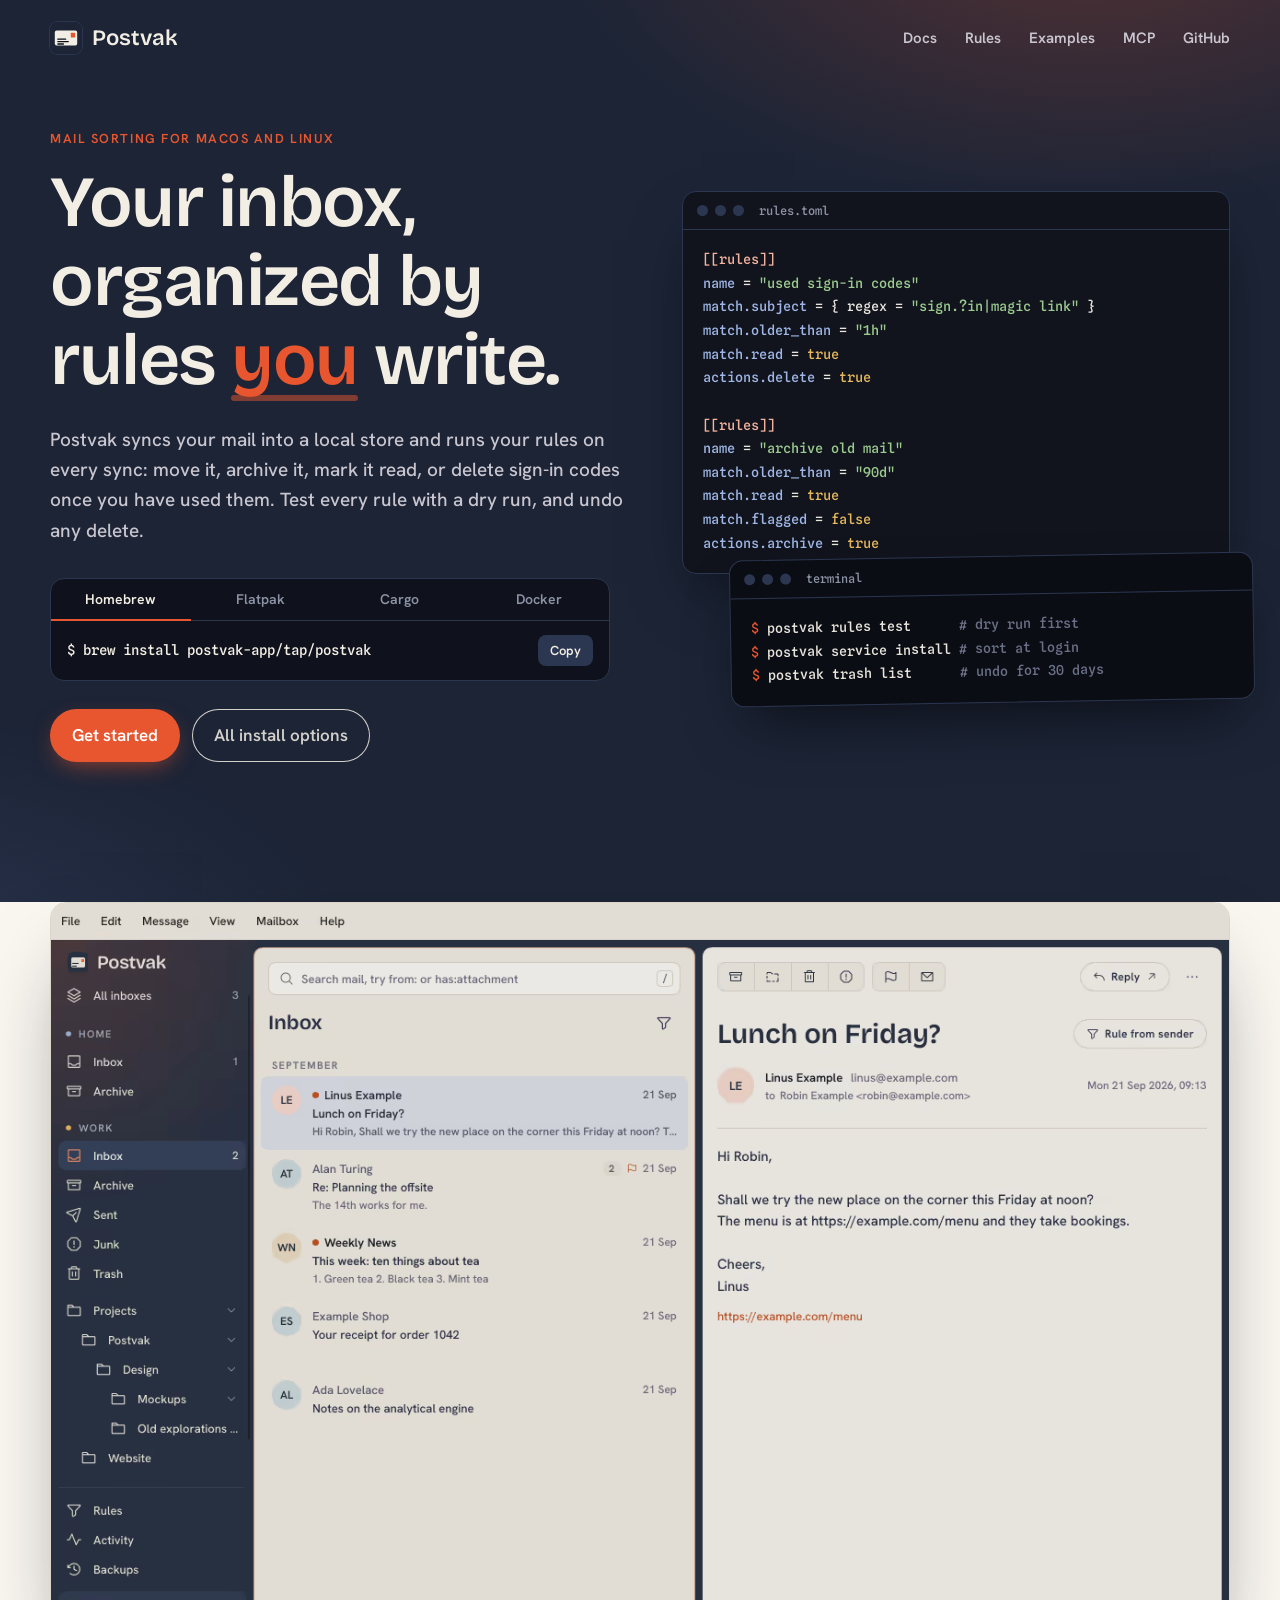
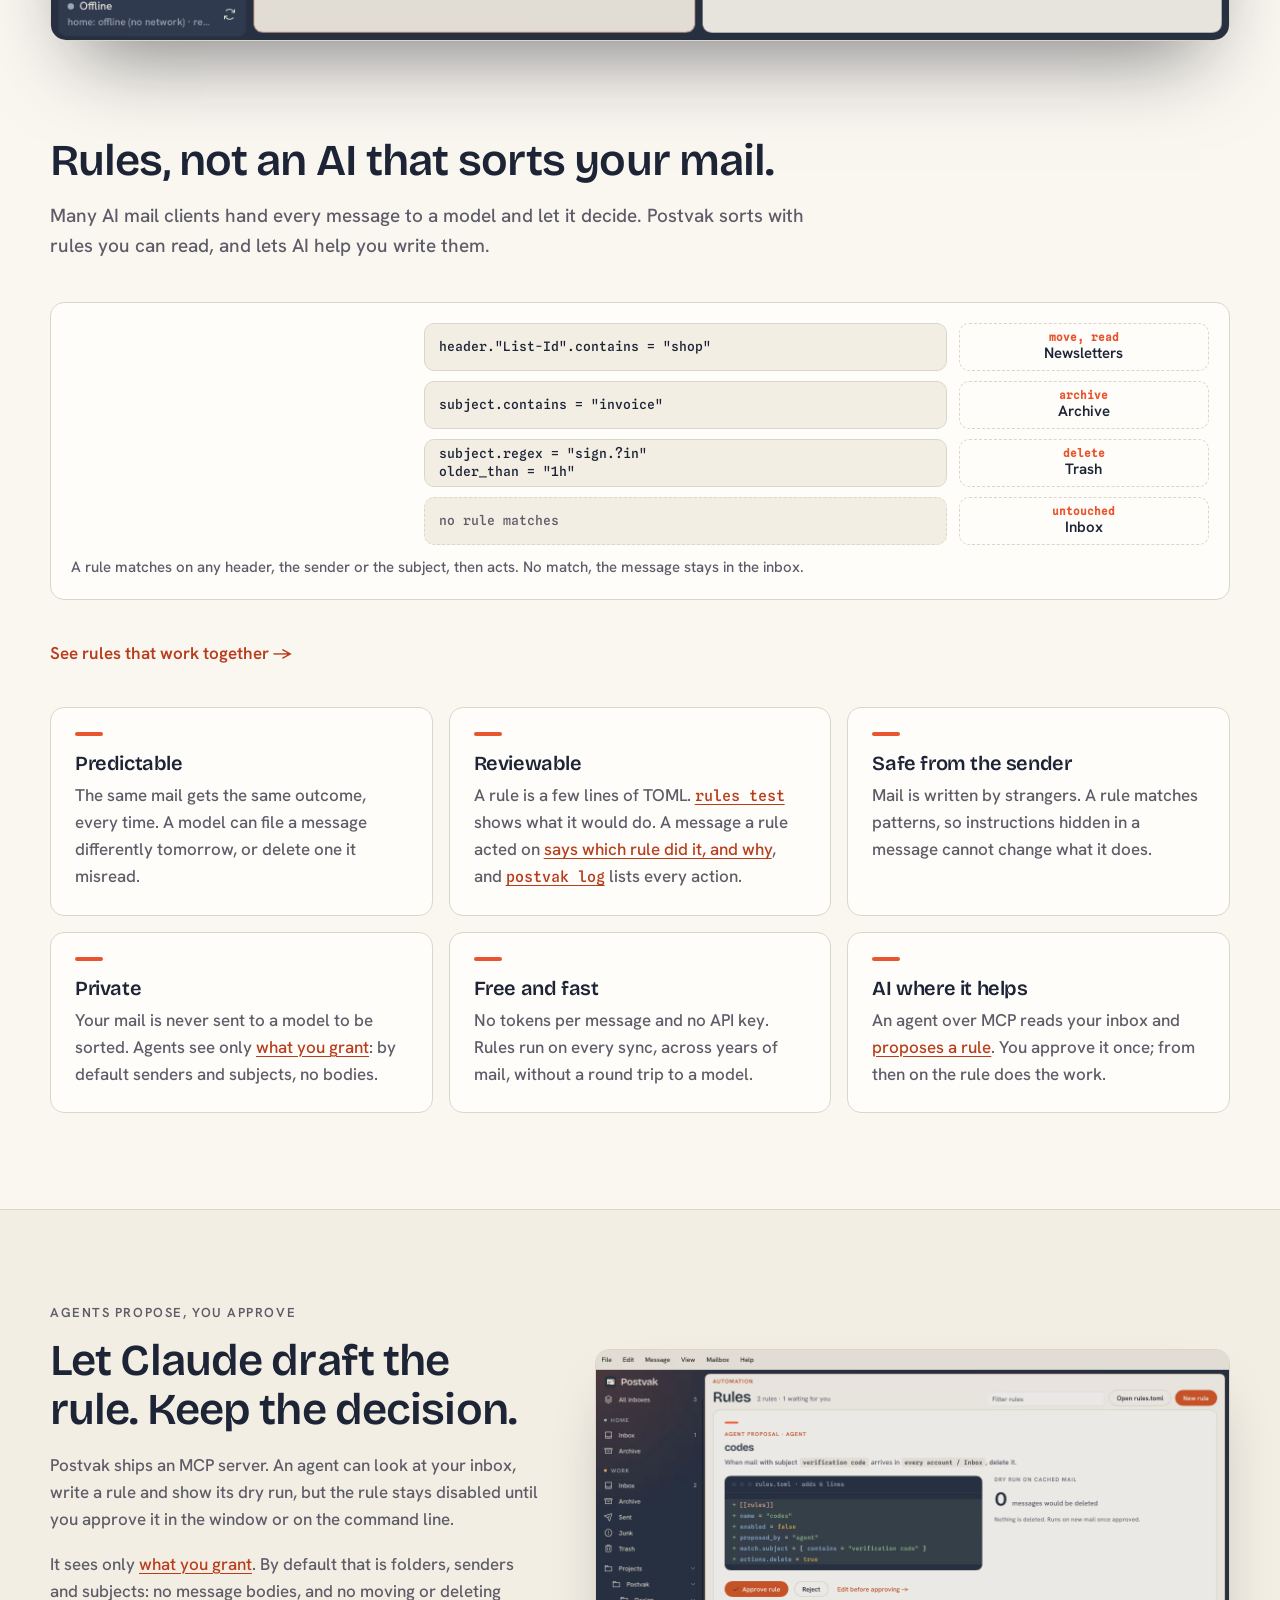
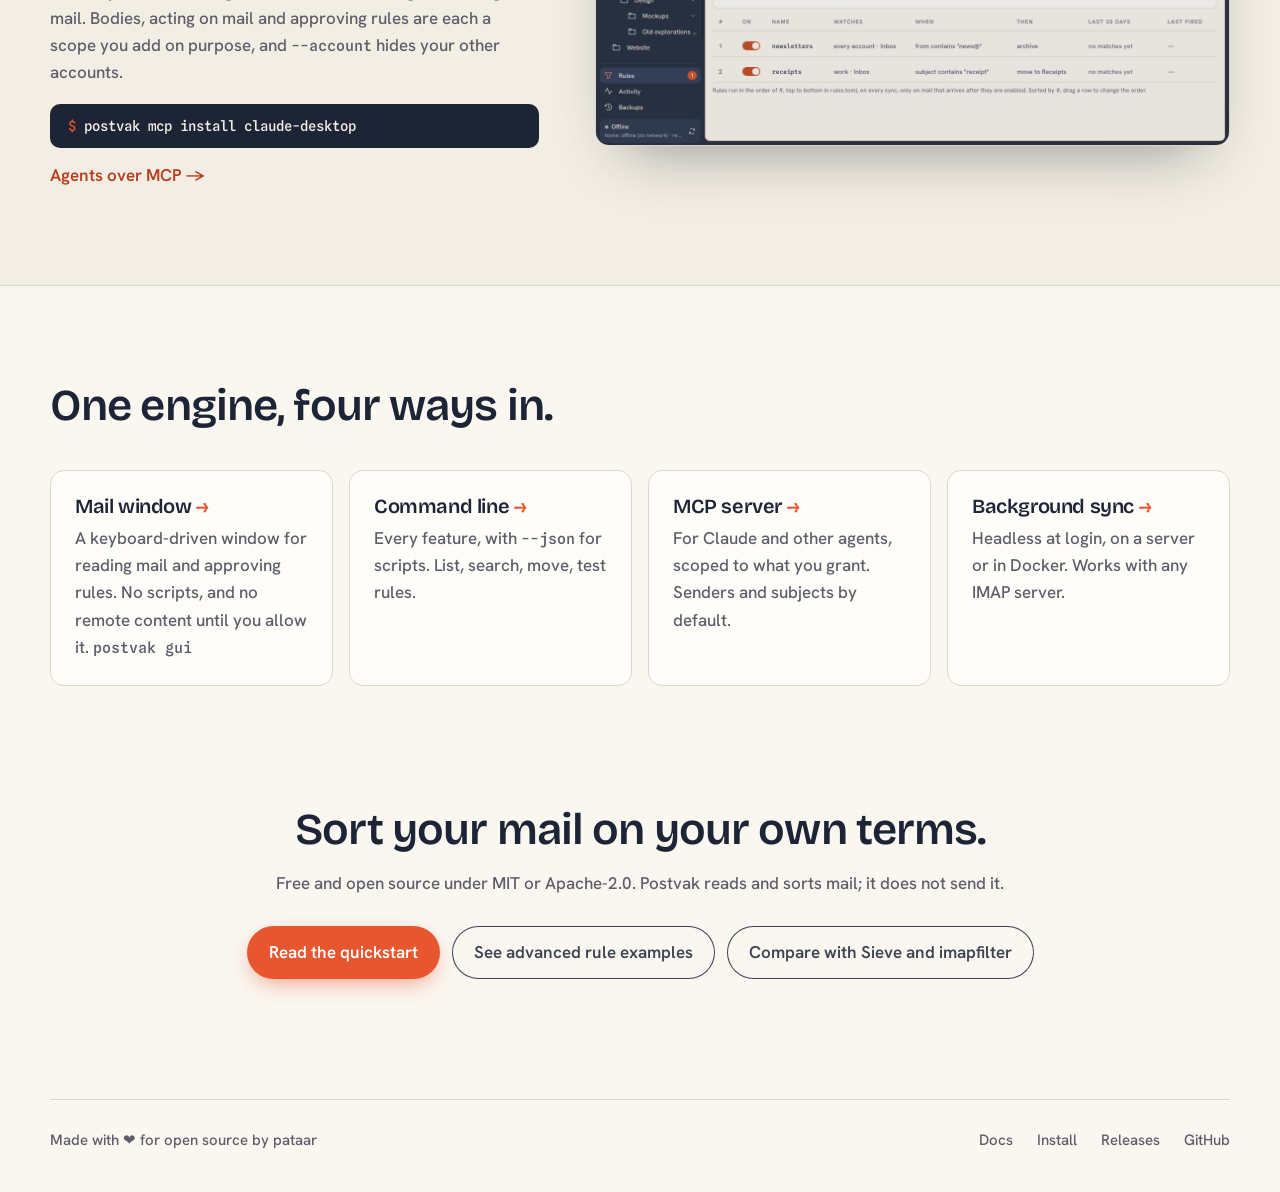
==== index.html @ c9ad86c2 "feat: add an advanced rule examples page Eight recipes that combine rules: shared lists, verified se" ====
<!DOCTYPE html>
<html lang="en">
<head>
<meta charset="utf-8">
<meta name="viewport" content="width=device-width, initial-scale=1">
<title>Postvak — your inbox, organized by rules you write</title>
<meta name="description" content="Postvak syncs your mail and runs rules you can read: move, archive, mark read or delete. Test them with a dry run and undo any delete. macOS and Linux.">
<link rel="canonical" href="https://postvak.pataar.nl/">
<link rel="icon" href="favicon.svg" type="image/svg+xml">
<link rel="apple-touch-icon" href="assets/icon.png">
<meta name="theme-color" content="#1c2436">
<link rel="preload" href="assets/fonts/BricolageGrotesque-SemiBold.woff2" as="font" type="font/woff2" crossorigin>
<link rel="preload" href="assets/fonts/HankenGrotesk-Medium.woff2" as="font" type="font/woff2" crossorigin>
<link rel="stylesheet" href="style.css">
<meta property="og:type" content="website">
<meta property="og:site_name" content="Postvak">
<meta property="og:url" content="https://postvak.pataar.nl/">
<meta property="og:title" content="Postvak — your inbox, organized by rules you write">
<meta property="og:description" content="Your inbox, organized by rules you write. Test them with a dry run and undo any delete.">
<meta property="og:image" content="https://postvak.pataar.nl/assets/social-preview.png">
<meta property="og:image:width" content="2560">
<meta property="og:image:height" content="1280">
<meta property="og:image:alt" content="Postvak logo, tagline and an example rules.toml rule">
<meta name="twitter:card" content="summary_large_image">
<script type="application/ld+json">
{
  "@context": "https://schema.org",
  "@type": "SoftwareApplication",
  "name": "Postvak",
  "description": "Mail sorting with rules you write: Postvak syncs your mail over IMAP and runs your rules on every sync, with a dry run for each rule and an undo for every delete.",
  "url": "https://postvak.pataar.nl/",
  "image": "https://postvak.pataar.nl/assets/social-preview.png",
  "applicationCategory": "CommunicationApplication",
  "operatingSystem": "macOS, Linux",
  "license": "https://github.com/postvak-app/postvak#readme",
  "offers": { "@type": "Offer", "price": "0", "priceCurrency": "USD" },
  "author": { "@type": "Person", "name": "pataar", "url": "https://github.com/pataar" },
  "sameAs": ["https://github.com/postvak-app/postvak", "https://crates.io/crates/postvak"]
}
</script>
</head>
<body>

<header class="hero">
  <nav class="nav wrap" aria-label="Main">
    <a class="brand" href="/"><img src="favicon.svg" alt="" width="32" height="32"> Postvak</a>
    <div class="nav-links">
      <a href="/docs/">Docs</a>
      <a href="/docs/rules.html">Rules</a>
      <a href="/rule-examples.html">Examples</a>
      <a href="/docs/mcp.html">MCP</a>
      <a href="https://github.com/postvak-app/postvak">GitHub</a>
    </div>
  </nav>

  <div class="hero-body wrap">
    <div class="hero-copy">
      <p class="eyebrow">Mail sorting for macOS and Linux</p>
      <h1>Your inbox, organized by rules <em>you</em> write.</h1>
      <p class="lede">Postvak syncs your mail into a local store and runs your rules on every sync: move it, archive it, mark it read, or delete sign-in codes once you have used them. Test every rule with a dry run, and undo any delete.</p>

      <div class="install" data-tabs>
        <div class="tabs" role="tablist">
          <button type="button" role="tab" aria-selected="true" data-cmd="brew install postvak-app/tap/postvak">Homebrew</button>
          <button type="button" role="tab" aria-selected="false" data-cmd="flatpak remote-add --user --if-not-exists flathub https://dl.flathub.org/repo/flathub.flatpakrepo&#10;flatpak remote-add --user --if-not-exists postvak https://postvak.pataar.nl/flatpak/postvak.flatpakrepo&#10;flatpak install --user postvak io.github.postvak_app.postvak">Flatpak</button>
          <button type="button" role="tab" aria-selected="false" data-cmd="cargo install postvak">Cargo</button>
          <button type="button" role="tab" aria-selected="false" data-cmd="docker pull ghcr.io/postvak-app/postvak">Docker</button>
        </div>
        <div class="cmd">
          <code data-out>$ brew install postvak-app/tap/postvak</code>
          <button class="copy" type="button" aria-label="Copy command">Copy</button>
        </div>
      </div>

      <div class="cta">
        <a class="button primary" href="/docs/quickstart.html">Get started</a>
        <a class="button ghost" href="/docs/install.html">All install options</a>
      </div>
    </div>

    <figure class="hero-code" aria-label="An example rule">
      <div class="window">
        <div class="window-bar"><span></span><span></span><span></span><b>rules.toml</b></div>
<pre><code><span class="k">[[rules]]</span>
<span class="a">name</span> = <span class="s">"used sign-in codes"</span>
<span class="a">match.subject</span> = { regex = <span class="s">"sign.?in|magic link"</span> }
<span class="a">match.older_than</span> = <span class="s">"1h"</span>
<span class="a">match.read</span> = <span class="b">true</span>
<span class="a">actions.delete</span> = <span class="b">true</span>

<span class="k">[[rules]]</span>
<span class="a">name</span> = <span class="s">"archive old mail"</span>
<span class="a">match.older_than</span> = <span class="s">"90d"</span>
<span class="a">match.read</span> = <span class="b">true</span>
<span class="a">match.flagged</span> = <span class="b">false</span>
<span class="a">actions.archive</span> = <span class="b">true</span></code></pre>
      </div>
      <div class="window terminal">
        <div class="window-bar"><span></span><span></span><span></span><b>terminal</b></div>
<pre><code><span class="p">$</span> postvak rules test      <span class="c"># dry run first</span>
<span class="p">$</span> postvak service install <span class="c"># sort at login</span>
<span class="p">$</span> postvak trash list      <span class="c"># undo for 30 days</span></code></pre>
      </div>
    </figure>
  </div>
</header>

<main>

<section class="shot wrap">
  <picture>
    <source srcset="assets/gui_inbox_dark.avif" media="(prefers-color-scheme: dark)" type="image/avif">
    <source srcset="assets/gui_inbox_dark.png" media="(prefers-color-scheme: dark)">
    <source srcset="assets/gui_inbox_light.avif" type="image/avif">
    <img src="assets/gui_inbox_light.png" alt="The Postvak mail window: folders on the left, the inbox in the middle, an open message on the right" width="1280" height="800" fetchpriority="high">
  </picture>
</section>

<section class="why wrap">
  <h2>Rules, not an AI that sorts your mail.</h2>
  <p class="section-lede">Many AI mail clients hand every message to a model and let it decide. Postvak sorts with rules you can read, and lets AI help you write them.</p>
  <figure class="sorter">
    <div class="sorter-row" style="--i: 0"><code class="rule">header."List-Id".contains = "shop"</code><span class="bin"><code>move, read</code>Newsletters</span></div>
    <div class="sorter-row" style="--i: 1"><code class="rule">subject.contains = "invoice"</code><span class="bin"><code>archive</code>Archive</span></div>
    <div class="sorter-row" style="--i: 2"><code class="rule wait">subject.regex = "sign.?in"<br>older_than = "1h"</code><span class="bin"><code>delete</code>Trash</span></div>
    <div class="sorter-row" style="--i: 3"><code class="rule none">no rule matches</code><span class="bin"><code>untouched</code>Inbox</span></div>
    <div class="mail" style="--i: 0">deals@shop.example</div>
    <div class="mail" style="--i: 1">Invoice #2041</div>
    <div class="mail wait" style="--i: 2">Your sign-in code</div>
    <div class="mail" style="--i: 3">Lunch on Friday?</div>
    <figcaption>A rule matches on any header, the sender or the subject, then acts. No match, the message stays in the inbox.</figcaption>
  </figure>
  <a class="arrow" href="/rule-examples.html">See rules that work together</a>
  <div class="grid">
    <article><h3>Predictable</h3><p>The same mail gets the same outcome, every time. A model can file a message differently tomorrow, or delete one it misread.</p></article>
    <article><h3>Reviewable</h3><p>A rule is a few lines of TOML. <a href="/docs/cli.html#postvak-rules-test"><code>rules test</code></a> shows what it would do. A message a rule acted on <a href="/docs/gui.html#message-actions-and-search">says which rule did it, and why</a>, and <a href="/docs/cli.html#postvak-log"><code>postvak log</code></a> lists every action.</p></article>
    <article><h3>Safe from the sender</h3><p>Mail is written by strangers. A rule matches patterns, so instructions hidden in a message cannot change what it does.</p></article>
    <article><h3>Private</h3><p>Your mail is never sent to a model to be sorted. Agents see only <a href="/docs/mcp.html#scopes">what you grant</a>: by default senders and subjects, no bodies.</p></article>
    <article><h3>Free and fast</h3><p>No tokens per message and no API key. Rules run on every sync, across years of mail, without a round trip to a model.</p></article>
    <article><h3>AI where it helps</h3><p>An agent over MCP reads your inbox and <a href="/docs/rules.html#proposals">proposes a rule</a>. You approve it once; from then on the rule does the work.</p></article>
  </div>
</section>

<section class="agent">
  <div class="wrap split">
    <div>
      <p class="eyebrow">Agents propose, you approve</p>
      <h2>Let Claude draft the rule. Keep the decision.</h2>
      <p>Postvak ships an MCP server. An agent can look at your inbox, write a rule and show its dry run, but the rule stays disabled until you approve it in the window or on the command line.</p>
      <p>It sees only <a href="/docs/mcp.html#scopes">what you grant</a>. By default that is folders, senders and subjects: no message bodies, and no moving or deleting mail. Bodies, acting on mail and approving rules are each a scope you add on purpose, and <code>--account</code> hides your other accounts.</p>
      <pre class="inline-cmd"><code><span class="p">$</span> postvak mcp install claude-desktop</code></pre>
      <a class="arrow" href="/docs/mcp.html">Agents over MCP</a>
    </div>
    <picture>
      <source srcset="assets/gui_rules.avif" type="image/avif">
      <img src="assets/gui_rules.png" alt="The Rules view with a rule proposed by an agent, its dry run on cached mail beside it, waiting for Approve rule or Reject" width="1280" height="800" loading="lazy">
    </picture>
  </div>
</section>

<section class="surfaces wrap">
  <h2>One engine, four ways in.</h2>
  <div class="grid four">
    <a href="/docs/gui.html"><h3>Mail window</h3><p>A keyboard-driven window for reading mail and approving rules. No scripts, and no remote content until you allow it. <code>postvak gui</code></p></a>
    <a href="/docs/cli.html"><h3>Command line</h3><p>Every feature, with <code>--json</code> for scripts. List, search, move, test rules.</p></a>
    <a href="/docs/mcp.html"><h3>MCP server</h3><p>For Claude and other agents, scoped to what you grant. Senders and subjects by default.</p></a>
    <a href="/docs/daemon.html"><h3>Background sync</h3><p>Headless at login, on a server or in Docker. Works with any IMAP server.</p></a>
  </div>
</section>

<section class="closing wrap">
  <h2>Sort your mail on your own terms.</h2>
  <p>Free and open source under MIT or Apache-2.0. Postvak reads and sorts mail; it does not send it.</p>
  <div class="cta">
    <a class="button primary" href="/docs/quickstart.html">Read the quickstart</a>
    <a class="button ghost" href="/rule-examples.html">See advanced rule examples</a>
    <a class="button ghost" href="/docs/compare.html">Compare with Sieve and imapfilter</a>
  </div>
</section>

</main>

<footer class="footer wrap">
  <span>Made with <span role="img" aria-label="love">❤️</span> for open source by <a href="https://github.com/pataar">pataar</a></span>
  <nav aria-label="Footer">
    <a href="/docs/">Docs</a>
    <a href="/docs/install.html">Install</a>
    <a href="https://github.com/postvak-app/postvak/releases">Releases</a>
    <a href="https://github.com/postvak-app/postvak">GitHub</a>
  </nav>
</footer>

<script>
  const out = document.querySelector("[data-out]");
  const tabs = document.querySelectorAll("[data-tabs] [role=tab]");
  let command = tabs[0].dataset.cmd;
  for (const tab of tabs) {
    tab.addEventListener("click", () => {
      for (const other of tabs) other.setAttribute("aria-selected", other === tab);
      command = tab.dataset.cmd;
      out.textContent = command.split("\n").map((line) => "$ " + line).join("\n");
    });
  }
  const copy = document.querySelector(".copy");
  copy.addEventListener("click", async () => {
    try {
      await navigator.clipboard.writeText(command);
      copy.textContent = "Copied";
    } catch {
      copy.textContent = "Select it";
    }
    setTimeout(() => (copy.textContent = "Copy"), 1500);
  });
</script>
</body>
</html>
---- style.css ----
@font-face { font-family: "Bricolage Grotesque"; font-weight: 600; font-display: swap; src: url("assets/fonts/BricolageGrotesque-SemiBold.woff2") format("woff2"); }
@font-face { font-family: "Hanken Grotesk"; font-weight: 500; font-display: swap; src: url("assets/fonts/HankenGrotesk-Medium.woff2") format("woff2"); }
@font-face { font-family: "Hanken Grotesk"; font-weight: 600; font-display: swap; src: url("assets/fonts/HankenGrotesk-SemiBold.woff2") format("woff2"); }
@font-face { font-family: "Spline Sans Mono"; font-weight: 500; font-display: swap; src: url("assets/fonts/SplineSansMono-Medium.woff2") format("woff2"); }

:root {
    --ink: #1c2436;
    --ink-deep: #0f121c;
    --ink-line: #2b3650;
    --paper: #faf7f1;
    --paper-2: #f3eee4;
    --paper-line: #dcd6c9;
    --text: #1c2436;
    --muted: #5d5c68;
    --vermilion: #e8562f;
    --vermilion-ink: #b83d1c;
    --peach: #f3b39d;
    --bg: var(--paper);
    --card: #fffdf9;
    --line: var(--paper-line);
    --link: var(--vermilion-ink);
    --display: "Bricolage Grotesque", ui-sans-serif, system-ui, sans-serif;
    --body: "Hanken Grotesk", ui-sans-serif, system-ui, sans-serif;
    --mono: "Spline Sans Mono", ui-monospace, monospace;
}

@media (prefers-color-scheme: dark) {
    :root {
        --bg: #16181f;
        --card: #1d2029;
        --line: #2b3042;
        --text: #e9e5dc;
        --muted: #9b9aa4;
        --link: var(--peach);
        --paper-2: #1d2029;
    }
}

* { box-sizing: border-box; }
html { scroll-behavior: smooth; }
body { margin: 0; background: var(--bg); color: var(--text); font: 500 17px/1.6 var(--body); -webkit-font-smoothing: antialiased; }
a { color: var(--link); text-decoration-thickness: 1px; text-underline-offset: 3px; }
img { max-width: 100%; height: auto; display: block; }
code { font-family: var(--mono); font-size: 0.88em; }
h1, h2, h3 { font-family: var(--display); font-weight: 600; letter-spacing: -0.02em; line-height: 1.1; margin: 0; }
h2 { font-size: clamp(30px, 4vw, 44px); }
h3 { font-size: 20px; margin-bottom: 8px; }
.wrap { width: min(1180px, 100% - 32px); margin-inline: auto; }
.eyebrow { font: 600 13px/1 var(--body); letter-spacing: 0.12em; text-transform: uppercase; color: var(--vermilion); margin: 0 0 18px; }

/* Hero */
.hero {
    background:
        radial-gradient(900px 500px at 85% -10%, rgba(232, 86, 47, 0.28), transparent 60%),
        radial-gradient(700px 400px at -10% 110%, rgba(43, 54, 80, 0.9), transparent 70%),
        var(--ink);
    color: #f3eee4;
    padding-bottom: 140px;
    overflow: hidden;
}
.nav { display: flex; align-items: center; justify-content: space-between; padding: 22px 0; }
.brand { display: flex; align-items: center; gap: 10px; color: inherit; text-decoration: none; font: 600 22px var(--display); }
.brand img { border-radius: 8px; box-shadow: 0 0 0 1px var(--ink-line); }
.nav-links { display: flex; gap: 28px; }
.nav-links a { color: #c9c6d0; text-decoration: none; font-weight: 600; font-size: 15px; }
.nav-links a:hover { color: #fff; }

.hero-body { display: grid; grid-template-columns: 1.05fr 1fr; gap: 56px; align-items: center; padding-top: 56px; }
.hero h1 { font-size: clamp(42px, 6vw, 72px); }
.hero h1 em { font-style: normal; color: var(--vermilion); position: relative; }
.hero h1 em::after { content: ""; position: absolute; left: 0; right: 0; bottom: 0.04em; height: 0.08em; background: var(--vermilion); border-radius: 1em; opacity: 0.5; }
.lede { font-size: 19px; color: #c9c6d0; max-width: 34em; margin: 24px 0 32px; }

.install { background: var(--ink-deep); border: 1px solid var(--ink-line); border-radius: 14px; overflow: hidden; max-width: 560px; }
.tabs { display: flex; border-bottom: 1px solid var(--ink-line); }
.tabs button { flex: 1; background: none; border: 0; color: #8d93a6; font: 600 14px var(--body); padding: 11px 8px; cursor: pointer; border-bottom: 2px solid transparent; margin-bottom: -1px; }
.tabs button:hover { color: #f3eee4; }
.tabs button[aria-selected="true"] { color: #f3eee4; border-bottom-color: var(--vermilion); }
.cmd { display: flex; align-items: center; gap: 12px; padding: 14px 16px; }
.cmd code { flex: 1; white-space: pre; overflow-x: auto; color: #f3eee4; font-size: 14px; line-height: 1.7; }
.copy { background: var(--ink-line); color: #f3eee4; border: 0; border-radius: 8px; font: 600 13px var(--body); padding: 7px 12px; cursor: pointer; }
.copy:hover { background: #3a4868; }

.cta { display: flex; flex-wrap: wrap; gap: 12px; margin-top: 28px; }
.button { display: inline-flex; align-items: center; padding: 13px 22px; border-radius: 999px; font-weight: 600; text-decoration: none; transition: transform 0.15s, background 0.15s; }
.button:hover { transform: translateY(-1px); }
.button.primary { background: var(--vermilion); color: #fff; box-shadow: 0 8px 24px -8px rgba(232, 86, 47, 0.7); }
.button.primary:hover { background: #f06a44; }
.button.ghost { color: inherit; box-shadow: inset 0 0 0 1px currentColor; opacity: 0.85; }

.hero-code { position: relative; min-width: 0; margin: 0; }
.hero-copy { min-width: 0; }
.window { background: #11141d; border: 1px solid var(--ink-line); border-radius: 14px; box-shadow: 0 30px 60px -20px rgba(0, 0, 0, 0.6); overflow: hidden; }
.window-bar { display: flex; align-items: center; gap: 7px; padding: 11px 14px; border-bottom: 1px solid var(--ink-line); }
.window-bar span { width: 11px; height: 11px; border-radius: 50%; background: var(--ink-line); }
.window-bar b { margin-left: 8px; font: 500 12px var(--mono); color: #8d93a6; }
.window pre { margin: 0; padding: 18px 20px; overflow-x: auto; font: 500 13.5px/1.75 var(--mono); color: #e9e5dc; }
.window pre code { font-size: inherit; }
.terminal { margin: -18px -24px 0 48px; position: relative; transform: rotate(-1deg); background: #0b0d14; }
.k { color: var(--peach); }
.a { color: #9fb6e6; }
.s { color: #9ccb8f; }
.b { color: #e6b85c; }
.c { color: #6b7088; }
.p { color: var(--vermilion); }

/* Screenshot pulled up over the hero */
.shot { margin-top: -96px; position: relative; }
.shot img { border-radius: 16px; border: 1px solid var(--line); box-shadow: 0 40px 80px -30px rgba(15, 18, 28, 0.55); }

section { padding: 96px 0 0; }
.section-lede { color: var(--muted); font-size: 19px; max-width: 40em; margin: 16px 0 40px; }
.grid { display: grid; grid-template-columns: repeat(3, 1fr); gap: 16px; }
.grid.four { grid-template-columns: repeat(4, 1fr); margin-top: 40px; }
.grid article, .grid > a { background: var(--card); border: 1px solid var(--line); border-radius: 14px; padding: 24px; }
.grid p { margin: 0; color: var(--muted); }
.grid article h3::before { content: ""; display: block; width: 28px; height: 4px; border-radius: 2px; background: var(--vermilion); margin-bottom: 16px; }
.grid > a { color: inherit; text-decoration: none; transition: border-color 0.15s, transform 0.15s; }
.grid > a:hover { border-color: var(--vermilion); transform: translateY(-2px); }
.grid > a h3::after { content: " →"; color: var(--vermilion); }

/* Mail sorting animation: each mail passes behind its rule into a bin; --i staggers mail, rule and bin together */
.sorter { --pad: 20px; --h: 48px; --row: calc(var(--h) + 10px); position: relative; margin: 0 0 40px; padding: var(--pad); background: var(--card); border: 1px solid var(--line); border-radius: 14px; }
.sorter-row { display: grid; grid-template-columns: 30% 1fr 22%; gap: 12px; align-items: center; height: var(--h); margin-bottom: 10px; }
.sorter .rule, .sorter .bin { height: 100%; display: flex; align-items: center; border-radius: 10px; }
.sorter .rule { grid-column: 2; position: relative; z-index: 1; padding: 0 14px; background: var(--paper-2); border: 1px solid var(--line); font-size: 13px; animation: sorter-match 12s calc(var(--i) * 3s) infinite; }
.sorter .rule.none { color: var(--muted); border-style: dashed; }
.sorter .rule.wait { overflow: hidden; line-height: 1.35; }
.sorter .rule.wait::after { content: ""; position: absolute; left: 0; bottom: 0; height: 3px; width: 100%; background: var(--vermilion); transform-origin: left; transform: scaleX(0); animation: sorter-wait 12s calc(var(--i) * 3s) infinite; }
.sorter .bin { flex-direction: column; justify-content: center; font-weight: 600; font-size: 15px; line-height: 1.2; border: 1px dashed var(--line); animation: sorter-drop 12s calc(var(--i) * 3s) infinite; }
.sorter .bin code { color: var(--vermilion); font-size: 11px; }
.sorter .mail { position: absolute; left: var(--pad); top: calc(var(--pad) + var(--i) * var(--row)); width: 26%; height: var(--h); display: flex; align-items: center; padding: 0 12px; background: var(--card); border: 1px solid var(--line); border-left: 3px solid var(--vermilion); border-radius: 8px; box-shadow: 0 8px 20px -10px rgba(15, 18, 28, 0.45); font: 500 13px var(--mono); white-space: nowrap; overflow: hidden; text-overflow: ellipsis; animation: sorter-mail 12s calc(var(--i) * 3s) infinite both; }
.sorter figcaption { margin-top: 8px; color: var(--muted); font-size: 15px; }
@keyframes sorter-mail {
    0% { opacity: 0; left: var(--pad); top: calc(var(--pad) + 1.5 * var(--row)); transform: translateX(-12px); }
    4% { opacity: 1; left: var(--pad); top: calc(var(--pad) + 1.5 * var(--row)); transform: none; }
    10% { left: var(--pad); top: calc(var(--pad) + var(--i) * var(--row)); }
    24% { opacity: 1; left: calc(100% - var(--pad) - 24%); transform: none; }
    28%, 100% { opacity: 0; left: calc(100% - var(--pad) - 24%); top: calc(var(--pad) + var(--i) * var(--row)); transform: scale(0.6); }
}
@keyframes sorter-match {
    0%, 12%, 26%, 100% { border-color: var(--line); }
    15%, 22% { border-color: var(--vermilion); box-shadow: 0 0 0 3px rgba(232, 86, 47, 0.2); }
}
/* Held behind its rule while the older_than timer fills */
.sorter .mail.wait { animation-name: sorter-mail-wait; }
.sorter .wait ~ .bin { animation-delay: calc(var(--i) * 3s + 1.08s); }
@keyframes sorter-mail-wait {
    0% { opacity: 0; left: var(--pad); top: calc(var(--pad) + 1.5 * var(--row)); transform: translateX(-12px); }
    4% { opacity: 1; left: var(--pad); top: calc(var(--pad) + 1.5 * var(--row)); transform: none; }
    10% { left: var(--pad); top: calc(var(--pad) + var(--i) * var(--row)); }
    14%, 32% { left: 40%; }
    36% { opacity: 1; left: calc(100% - var(--pad) - 24%); transform: none; }
    40%, 100% { opacity: 0; left: calc(100% - var(--pad) - 24%); top: calc(var(--pad) + var(--i) * var(--row)); transform: scale(0.6); }
}
@keyframes sorter-wait {
    0%, 14% { transform: scaleX(0); opacity: 1; }
    32% { transform: scaleX(1); opacity: 1; }
    36%, 100% { transform: scaleX(1); opacity: 0; }
}
@keyframes sorter-drop {
    0%, 24%, 34%, 100% { background: transparent; }
    27% { background: rgba(232, 86, 47, 0.14); border-color: var(--vermilion); }
}

.agent { margin-top: 96px; padding: 96px 0; background: var(--paper-2); border-block: 1px solid var(--line); }
.split { display: grid; grid-template-columns: 1fr 1.3fr; gap: 56px; align-items: center; }
.split h2 { margin-bottom: 18px; }
.split p { color: var(--muted); }
.split img { border-radius: 14px; border: 1px solid var(--line); box-shadow: 0 30px 60px -30px rgba(15, 18, 28, 0.45); }
.inline-cmd { background: var(--ink); color: #f3eee4; border-radius: 10px; padding: 14px 18px; overflow-x: auto; font: 500 14px var(--mono); }
.inline-cmd code { font-size: inherit; }
.arrow { font-weight: 600; text-decoration: none; }
.arrow::after { content: " →"; }

.closing { text-align: center; padding: 120px 0 40px; }
.closing p { color: var(--muted); margin: 16px 0 0; }
.closing .cta { justify-content: center; }
.closing .button.ghost { color: var(--text); }

/* Rule examples page */
.hero.compact { padding-bottom: 72px; }
.hero.compact h1 { font-size: clamp(38px, 5vw, 60px); margin-top: 40px; }
.hero.compact .eyebrow { margin-top: 40px; }
.hero.compact h1 + .lede { margin-bottom: 0; }
.hero.compact .lede a { color: var(--peach); }
.recipes { max-width: 860px; }
.recipes section { padding-top: 64px; scroll-margin-top: 16px; }
.recipes h2 { font-size: clamp(26px, 3vw, 34px); margin-bottom: 14px; }
.recipes section > p { color: var(--muted); }
.recipes .window { margin-top: 20px; }
.recipes .cta .button.ghost { color: var(--text); }
.toc { display: flex; flex-wrap: wrap; gap: 8px; padding-top: 48px; }
.toc a { padding: 7px 14px; border: 1px solid var(--line); border-radius: 999px; background: var(--card); color: var(--text); font-size: 15px; text-decoration: none; }
.toc a:hover { border-color: var(--vermilion); }
.note { color: var(--muted); margin: 32px 0 0; padding-left: 16px; border-left: 3px solid var(--vermilion); }
.note b, .needs b { color: var(--text); }
.recipes section > p.needs { font-size: 15px; padding: 10px 14px; background: var(--paper-2); border: 1px solid var(--line); border-radius: 10px; }
.nav-links a[aria-current="page"] { color: #fff; box-shadow: inset 0 -2px var(--vermilion); }
.sorter + .arrow { display: inline-block; margin: -24px 0 40px; }

.footer { display: flex; justify-content: space-between; align-items: center; gap: 16px; flex-wrap: wrap; border-top: 1px solid var(--line); margin-top: 80px; padding: 28px 0 40px; color: var(--muted); font-size: 15px; }
.footer nav { display: flex; gap: 24px; flex-wrap: wrap; }
.footer a { color: var(--muted); text-decoration: none; }
.footer a:hover { color: var(--link); }

@media (max-width: 960px) {
    .hero-body, .split { grid-template-columns: 1fr; }
    .grid, .grid.four { grid-template-columns: repeat(2, 1fr); }
    .terminal { margin: -12px 0 0 24px; }
}
@media (max-width: 600px) {
    .nav-links a:not(:last-child) { display: none; }
    .grid, .grid.four { grid-template-columns: 1fr; }
    .terminal { margin-left: 0; transform: none; }
    .hero { padding-bottom: 80px; }
    .shot { margin-top: -48px; }
    section { padding-top: 64px; }
    .sorter { --pad: 12px; --h: 64px; }
    .sorter-row { gap: 8px; grid-template-columns: 30% 1fr 24%; }
    .sorter .rule { padding: 0 8px; font-size: 11px; }
    .sorter .bin { font-size: 13px; }
    .sorter .mail { padding: 0 8px; font-size: 11px; }
}
@media (prefers-reduced-motion: reduce) {
    html { scroll-behavior: auto; }
    .button, .grid > a { transition: none; }
    .sorter .rule, .sorter .rule::after, .sorter .bin, .sorter .mail, .sorter .mail.wait { animation: none; }
}
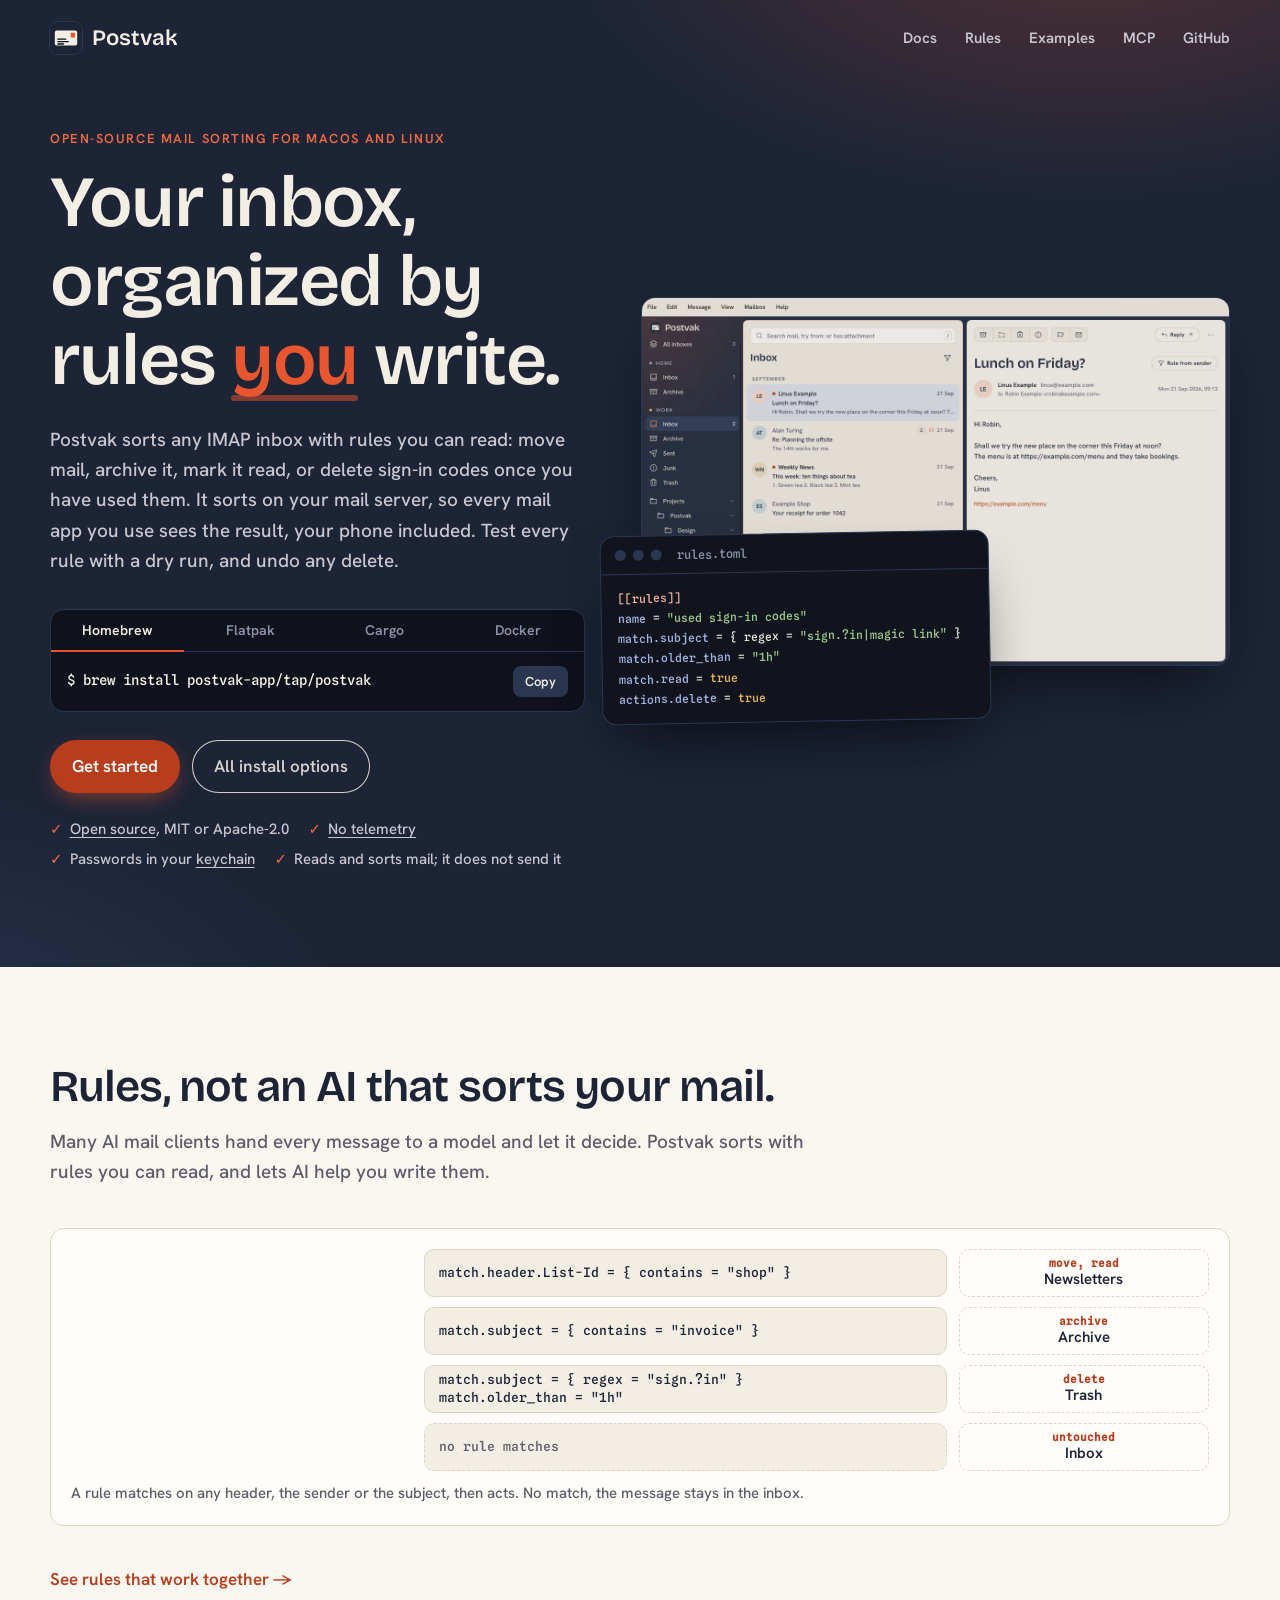
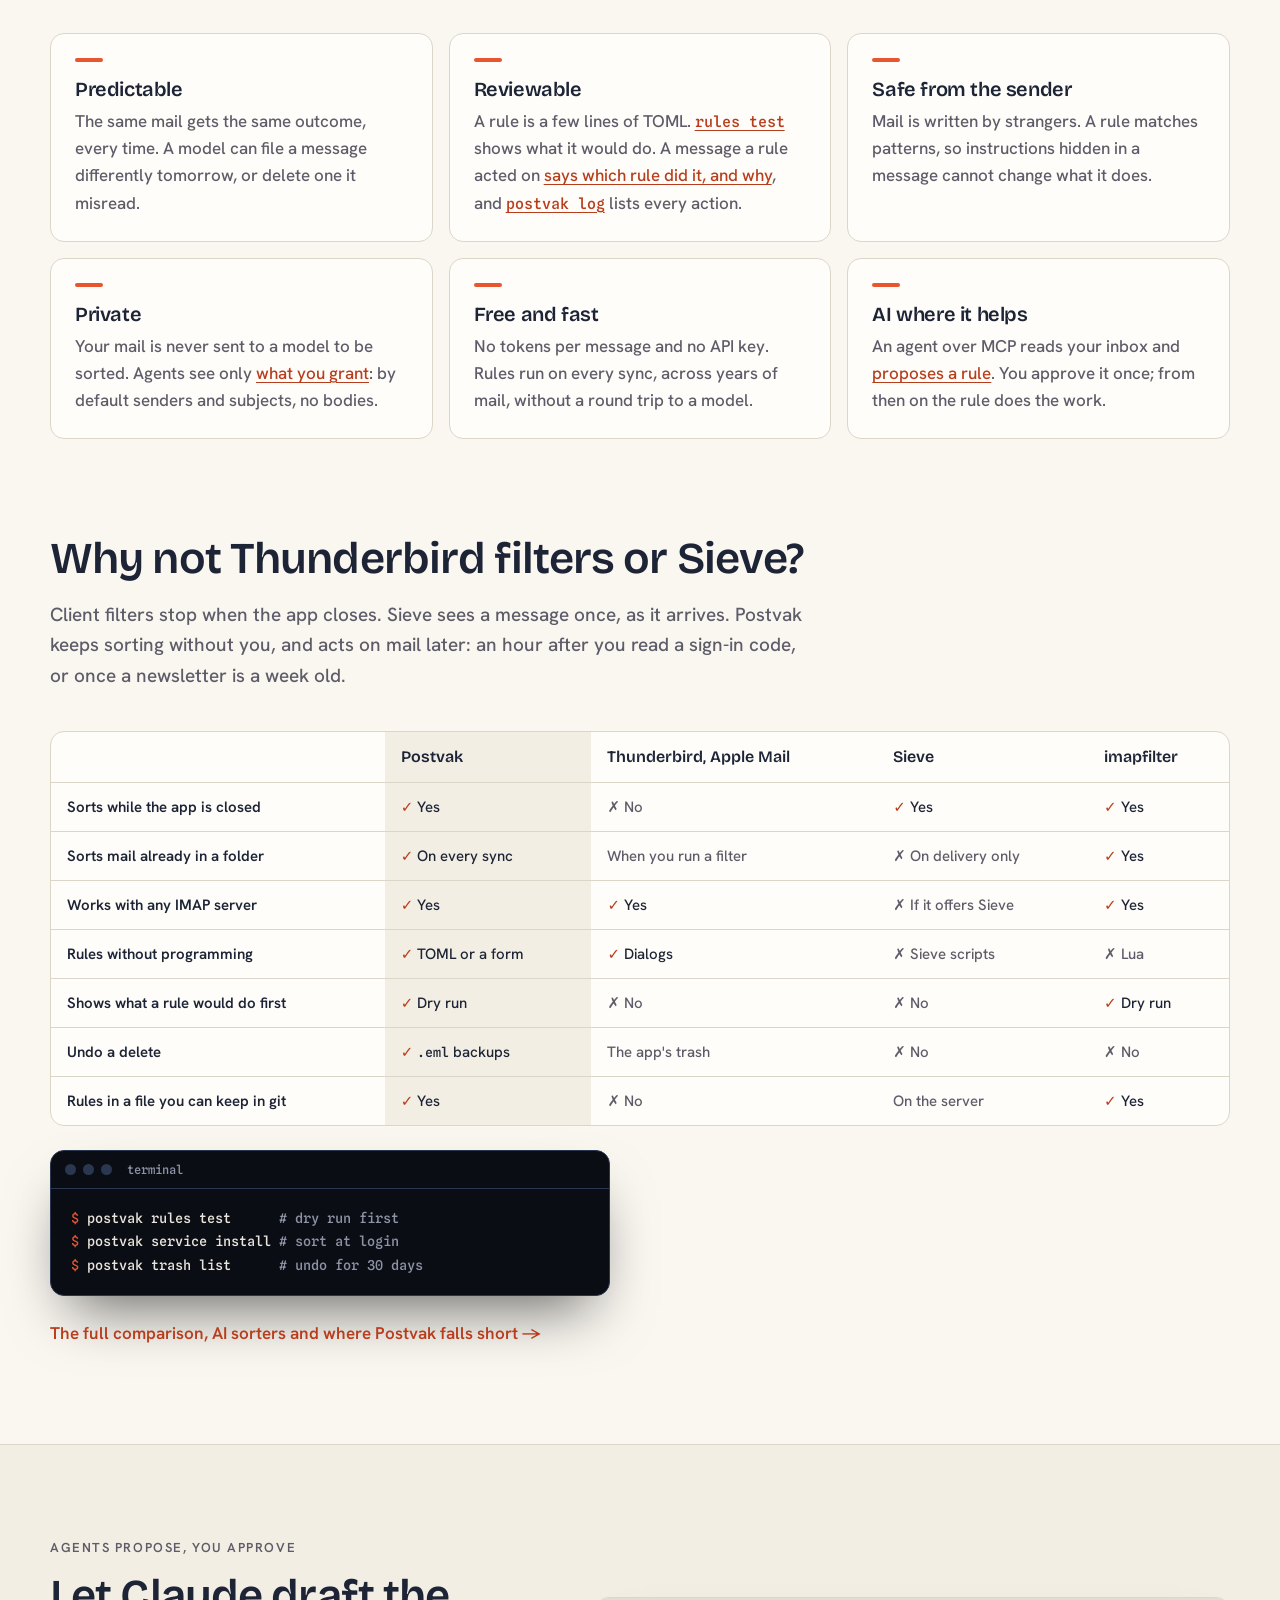
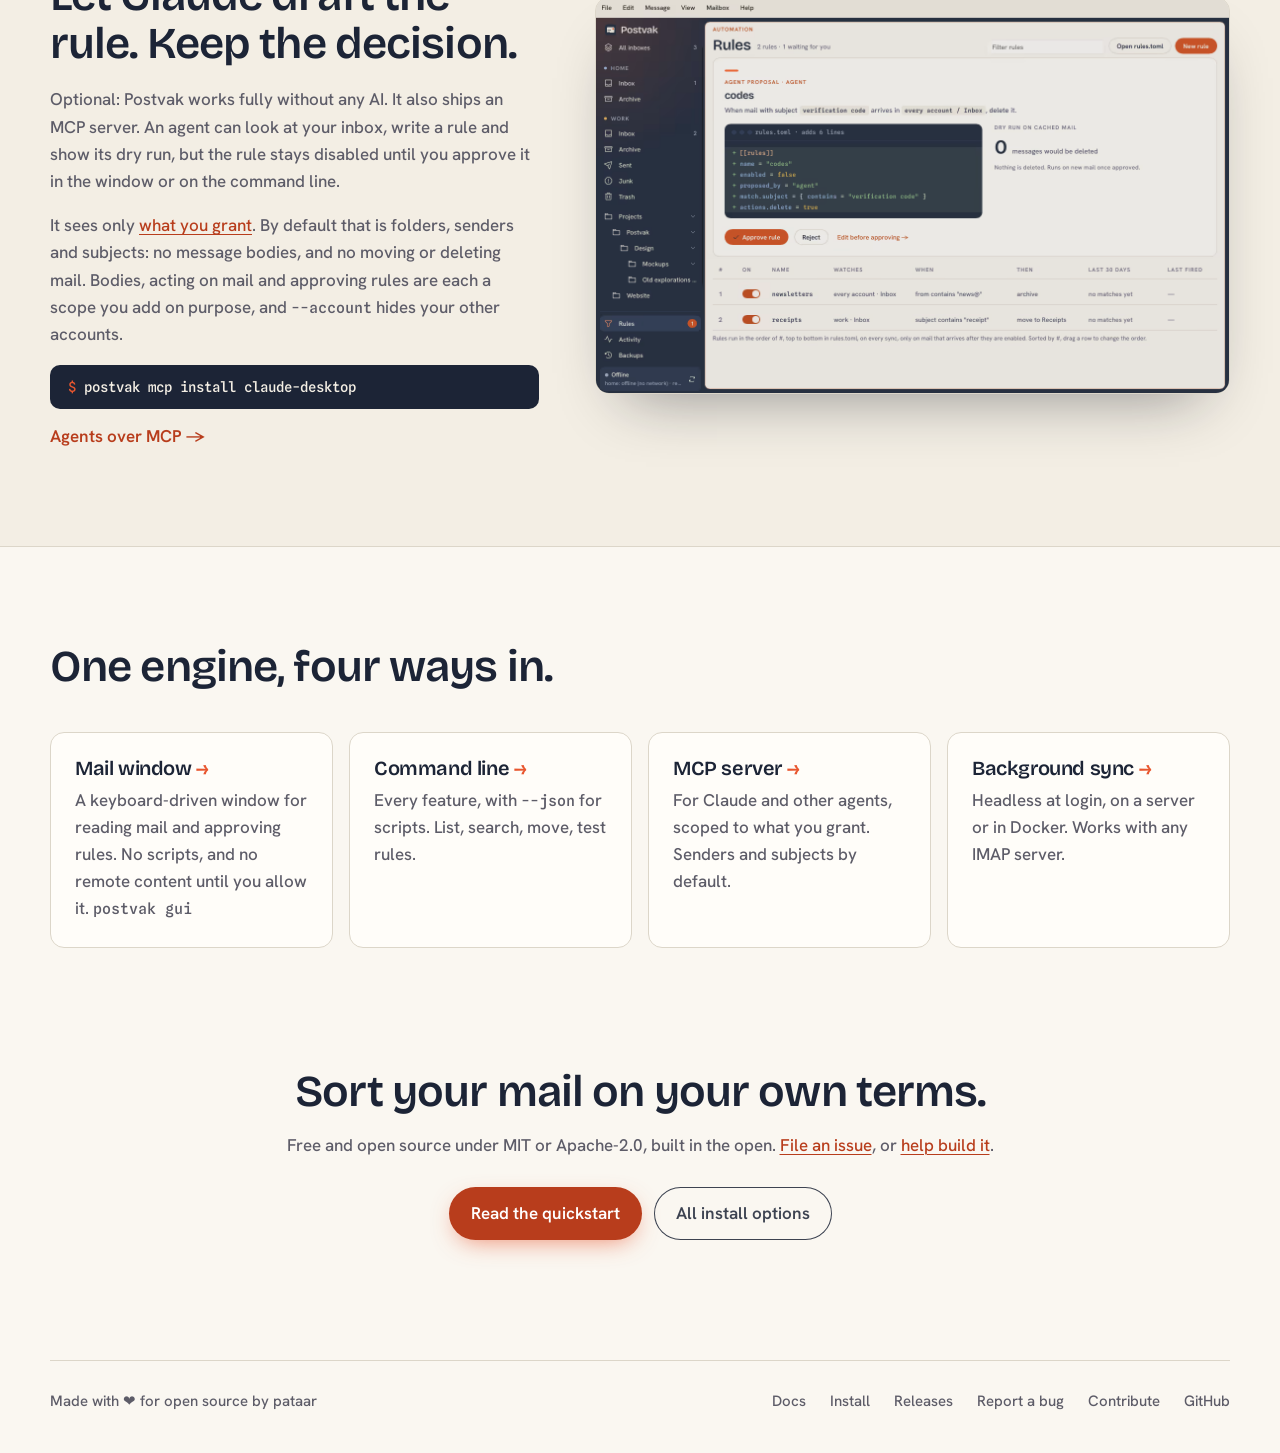
==== commit 41c28d47: "feat: show the app in the hero and answer "why not other filters" From a marketing review of the lan" ====
--- a/index.html
+++ b/index.html
@@ -3,8 +3,8 @@
 <head>
 <meta charset="utf-8">
 <meta name="viewport" content="width=device-width, initial-scale=1">
-<title>Postvak — your inbox, organized by rules you write</title>
-<meta name="description" content="Postvak syncs your mail and runs rules you can read: move, archive, mark read or delete. Test them with a dry run and undo any delete. macOS and Linux.">
+<title>Postvak — open-source mail sorting with rules you write</title>
+<meta name="description" content="Free, open-source mail sorting for any IMAP inbox on macOS and Linux. Rules you can read move, archive, mark read or delete mail. Dry-run every rule, undo any delete. No AI needed.">
 <link rel="canonical" href="https://postvak.pataar.nl/">
 <link rel="icon" href="favicon.svg" type="image/svg+xml">
 <link rel="apple-touch-icon" href="assets/icon.png">
@@ -15,8 +15,8 @@
 <meta property="og:type" content="website">
 <meta property="og:site_name" content="Postvak">
 <meta property="og:url" content="https://postvak.pataar.nl/">
-<meta property="og:title" content="Postvak — your inbox, organized by rules you write">
-<meta property="og:description" content="Your inbox, organized by rules you write. Test them with a dry run and undo any delete.">
+<meta property="og:title" content="Postvak — open-source mail sorting with rules you write">
+<meta property="og:description" content="Sort any IMAP inbox with rules you can read. Test them with a dry run and undo any delete. Free and open source.">
 <meta property="og:image" content="https://postvak.pataar.nl/assets/social-preview.png">
 <meta property="og:image:width" content="2560">
 <meta property="og:image:height" content="1280">
@@ -32,7 +32,9 @@
   "image": "https://postvak.pataar.nl/assets/social-preview.png",
   "applicationCategory": "CommunicationApplication",
   "operatingSystem": "macOS, Linux",
-  "license": "https://github.com/postvak-app/postvak#readme",
+  "license": ["https://github.com/postvak-app/postvak/blob/main/LICENSE-MIT", "https://github.com/postvak-app/postvak/blob/main/LICENSE-APACHE"],
+  "isAccessibleForFree": true,
+  "downloadUrl": "https://postvak.pataar.nl/docs/install.html",
   "offers": { "@type": "Offer", "price": "0", "priceCurrency": "USD" },
   "author": { "@type": "Person", "name": "pataar", "url": "https://github.com/pataar" },
   "sameAs": ["https://github.com/postvak-app/postvak", "https://crates.io/crates/postvak"]
@@ -55,20 +57,21 @@
 
   <div class="hero-body wrap">
     <div class="hero-copy">
-      <p class="eyebrow">Mail sorting for macOS and Linux</p>
+      <p class="eyebrow">Open-source mail sorting for macOS and Linux</p>
       <h1>Your inbox, organized by rules <em>you</em> write.</h1>
-      <p class="lede">Postvak syncs your mail into a local store and runs your rules on every sync: move it, archive it, mark it read, or delete sign-in codes once you have used them. Test every rule with a dry run, and undo any delete.</p>
+      <p class="lede">Postvak sorts any IMAP inbox with rules you can read: move mail, archive it, mark it read, or delete sign-in codes once you have used them. It sorts on your mail server, so every mail app you use sees the result, your phone included. Test every rule with a dry run, and undo any delete.</p>
 
       <div class="install" data-tabs>
-        <div class="tabs" role="tablist">
-          <button type="button" role="tab" aria-selected="true" data-cmd="brew install postvak-app/tap/postvak">Homebrew</button>
-          <button type="button" role="tab" aria-selected="false" data-cmd="flatpak remote-add --user --if-not-exists flathub https://dl.flathub.org/repo/flathub.flatpakrepo&#10;flatpak remote-add --user --if-not-exists postvak https://postvak.pataar.nl/flatpak/postvak.flatpakrepo&#10;flatpak install --user postvak io.github.postvak_app.postvak">Flatpak</button>
-          <button type="button" role="tab" aria-selected="false" data-cmd="cargo install postvak">Cargo</button>
-          <button type="button" role="tab" aria-selected="false" data-cmd="docker pull ghcr.io/postvak-app/postvak">Docker</button>
+        <div class="tabs" role="tablist" aria-label="Install with">
+          <button type="button" role="tab" id="tab-homebrew" aria-selected="true" aria-controls="install-cmd" tabindex="0" data-cmd="brew install postvak-app/tap/postvak">Homebrew</button>
+          <button type="button" role="tab" id="tab-flatpak" aria-selected="false" aria-controls="install-cmd" tabindex="-1" data-cmd="flatpak remote-add --user --if-not-exists flathub https://dl.flathub.org/repo/flathub.flatpakrepo&#10;flatpak remote-add --user --if-not-exists postvak https://postvak.pataar.nl/flatpak/postvak.flatpakrepo&#10;flatpak install --user postvak io.github.postvak_app.postvak">Flatpak</button>
+          <button type="button" role="tab" id="tab-cargo" aria-selected="false" aria-controls="install-cmd" tabindex="-1" data-cmd="cargo install postvak">Cargo</button>
+          <button type="button" role="tab" id="tab-docker" aria-selected="false" aria-controls="install-cmd" tabindex="-1" data-cmd="docker pull ghcr.io/postvak-app/postvak">Docker</button>
         </div>
-        <div class="cmd">
-          <code data-out>$ brew install postvak-app/tap/postvak</code>
+        <div class="cmd" id="install-cmd" role="tabpanel" aria-labelledby="tab-homebrew">
+          <code data-out tabindex="0">$ brew install postvak-app/tap/postvak</code>
           <button class="copy" type="button" aria-label="Copy command">Copy</button>
+          <span class="visually-hidden" role="status" data-status></span>
         </div>
       </div>
 
@@ -76,53 +79,44 @@
         <a class="button primary" href="/docs/quickstart.html">Get started</a>
         <a class="button ghost" href="/docs/install.html">All install options</a>
       </div>
+
+      <ul class="trust">
+        <li><a href="https://github.com/postvak-app/postvak">Open source</a>, MIT or Apache-2.0</li>
+        <li><a href="/docs/crashes.html">No telemetry</a></li>
+        <li>Passwords in your <a href="/docs/accounts.html#passwords">keychain</a></li>
+        <li>Reads and sorts mail; it does not send it</li>
+      </ul>
     </div>
 
-    <figure class="hero-code" aria-label="An example rule">
+    <figure class="hero-visual">
+      <picture>
+        <source srcset="assets/gui_inbox_dark.avif" media="(prefers-color-scheme: dark)" type="image/avif">
+        <source srcset="assets/gui_inbox_dark.png" media="(prefers-color-scheme: dark)">
+        <source srcset="assets/gui_inbox_light.avif" type="image/avif">
+        <img src="assets/gui_inbox_light.png" alt="The Postvak mail window: folders on the left, the inbox in the middle, an open message on the right" width="1280" height="800" fetchpriority="high">
+      </picture>
       <div class="window">
         <div class="window-bar"><span></span><span></span><span></span><b>rules.toml</b></div>
-<pre><code><span class="k">[[rules]]</span>
+<pre tabindex="0" aria-label="An example rules.toml"><code><span class="k">[[rules]]</span>
 <span class="a">name</span> = <span class="s">"used sign-in codes"</span>
 <span class="a">match.subject</span> = { regex = <span class="s">"sign.?in|magic link"</span> }
 <span class="a">match.older_than</span> = <span class="s">"1h"</span>
 <span class="a">match.read</span> = <span class="b">true</span>
-<span class="a">actions.delete</span> = <span class="b">true</span>
-
-<span class="k">[[rules]]</span>
-<span class="a">name</span> = <span class="s">"archive old mail"</span>
-<span class="a">match.older_than</span> = <span class="s">"90d"</span>
-<span class="a">match.read</span> = <span class="b">true</span>
-<span class="a">match.flagged</span> = <span class="b">false</span>
-<span class="a">actions.archive</span> = <span class="b">true</span></code></pre>
-      </div>
-      <div class="window terminal">
-        <div class="window-bar"><span></span><span></span><span></span><b>terminal</b></div>
-<pre><code><span class="p">$</span> postvak rules test      <span class="c"># dry run first</span>
-<span class="p">$</span> postvak service install <span class="c"># sort at login</span>
-<span class="p">$</span> postvak trash list      <span class="c"># undo for 30 days</span></code></pre>
+<span class="a">actions.delete</span> = <span class="b">true</span></code></pre>
       </div>
     </figure>
   </div>
 </header>
 
 <main>
-
-<section class="shot wrap">
-  <picture>
-    <source srcset="assets/gui_inbox_dark.avif" media="(prefers-color-scheme: dark)" type="image/avif">
-    <source srcset="assets/gui_inbox_dark.png" media="(prefers-color-scheme: dark)">
-    <source srcset="assets/gui_inbox_light.avif" type="image/avif">
-    <img src="assets/gui_inbox_light.png" alt="The Postvak mail window: folders on the left, the inbox in the middle, an open message on the right" width="1280" height="800" fetchpriority="high">
-  </picture>
-</section>
 
 <section class="why wrap">
   <h2>Rules, not an AI that sorts your mail.</h2>
   <p class="section-lede">Many AI mail clients hand every message to a model and let it decide. Postvak sorts with rules you can read, and lets AI help you write them.</p>
   <figure class="sorter">
-    <div class="sorter-row" style="--i: 0"><code class="rule">header."List-Id".contains = "shop"</code><span class="bin"><code>move, read</code>Newsletters</span></div>
-    <div class="sorter-row" style="--i: 1"><code class="rule">subject.contains = "invoice"</code><span class="bin"><code>archive</code>Archive</span></div>
-    <div class="sorter-row" style="--i: 2"><code class="rule wait">subject.regex = "sign.?in"<br>older_than = "1h"</code><span class="bin"><code>delete</code>Trash</span></div>
+    <div class="sorter-row" style="--i: 0"><code class="rule">match.header.List-Id = { contains = "shop" }</code><span class="bin"><code>move, read</code>Newsletters</span></div>
+    <div class="sorter-row" style="--i: 1"><code class="rule">match.subject = { contains = "invoice" }</code><span class="bin"><code>archive</code>Archive</span></div>
+    <div class="sorter-row" style="--i: 2"><code class="rule wait">match.subject = { regex = "sign.?in" }<br>match.older_than = "1h"</code><span class="bin"><code>delete</code>Trash</span></div>
     <div class="sorter-row" style="--i: 3"><code class="rule none">no rule matches</code><span class="bin"><code>untouched</code>Inbox</span></div>
     <div class="mail" style="--i: 0">deals@shop.example</div>
     <div class="mail" style="--i: 1">Invoice #2041</div>
@@ -141,12 +135,40 @@
   </div>
 </section>
 
+<section class="compare wrap" id="compare">
+  <h2>Why not Thunderbird filters or Sieve?</h2>
+  <p class="section-lede">Client filters stop when the app closes. Sieve sees a message once, as it arrives. Postvak keeps sorting without you, and acts on mail later: an hour after you read a sign-in code, or once a newsletter is a week old.</p>
+  <div class="table-scroll" tabindex="0">
+    <table aria-label="Postvak compared with other tools">
+      <thead>
+        <tr><th scope="col"><span class="visually-hidden">Feature</span></th><th scope="col">Postvak</th><th scope="col">Thunderbird, Apple Mail</th><th scope="col">Sieve</th><th scope="col">imapfilter</th></tr>
+      </thead>
+      <tbody>
+        <tr><th scope="row">Sorts while the app is closed</th><td class="yes">Yes</td><td class="no">No</td><td class="yes">Yes</td><td class="yes">Yes</td></tr>
+        <tr><th scope="row">Sorts mail already in a folder</th><td class="yes">On every sync</td><td>When you run a filter</td><td class="no">On delivery only</td><td class="yes">Yes</td></tr>
+        <tr><th scope="row">Works with any IMAP server</th><td class="yes">Yes</td><td class="yes">Yes</td><td class="no">If it offers Sieve</td><td class="yes">Yes</td></tr>
+        <tr><th scope="row">Rules without programming</th><td class="yes">TOML or a form</td><td class="yes">Dialogs</td><td class="no">Sieve scripts</td><td class="no">Lua</td></tr>
+        <tr><th scope="row">Shows what a rule would do first</th><td class="yes">Dry run</td><td class="no">No</td><td class="no">No</td><td class="yes">Dry run</td></tr>
+        <tr><th scope="row">Undo a delete</th><td class="yes"><code>.eml</code> backups</td><td>The app's trash</td><td class="no">No</td><td class="no">No</td></tr>
+        <tr><th scope="row">Rules in a file you can keep in git</th><td class="yes">Yes</td><td class="no">No</td><td>On the server</td><td class="yes">Yes</td></tr>
+      </tbody>
+    </table>
+  </div>
+  <div class="window terminal">
+    <div class="window-bar"><span></span><span></span><span></span><b>terminal</b></div>
+<pre tabindex="0" aria-label="Commands for a dry run, background sorting and undo"><code><span class="p">$</span> postvak rules test      <span class="c"># dry run first</span>
+<span class="p">$</span> postvak service install <span class="c"># sort at login</span>
+<span class="p">$</span> postvak trash list      <span class="c"># undo for 30 days</span></code></pre>
+  </div>
+  <a class="arrow" href="/docs/compare.html">The full comparison, AI sorters and where Postvak falls short</a>
+</section>
+
 <section class="agent">
   <div class="wrap split">
     <div>
       <p class="eyebrow">Agents propose, you approve</p>
       <h2>Let Claude draft the rule. Keep the decision.</h2>
-      <p>Postvak ships an MCP server. An agent can look at your inbox, write a rule and show its dry run, but the rule stays disabled until you approve it in the window or on the command line.</p>
+      <p>Optional: Postvak works fully without any AI. It also ships an MCP server. An agent can look at your inbox, write a rule and show its dry run, but the rule stays disabled until you approve it in the window or on the command line.</p>
       <p>It sees only <a href="/docs/mcp.html#scopes">what you grant</a>. By default that is folders, senders and subjects: no message bodies, and no moving or deleting mail. Bodies, acting on mail and approving rules are each a scope you add on purpose, and <code>--account</code> hides your other accounts.</p>
       <pre class="inline-cmd"><code><span class="p">$</span> postvak mcp install claude-desktop</code></pre>
       <a class="arrow" href="/docs/mcp.html">Agents over MCP</a>
@@ -170,11 +192,10 @@
 
 <section class="closing wrap">
   <h2>Sort your mail on your own terms.</h2>
-  <p>Free and open source under MIT or Apache-2.0. Postvak reads and sorts mail; it does not send it.</p>
+  <p>Free and open source under MIT or Apache-2.0, built in the open. <a href="https://github.com/postvak-app/postvak/issues/new/choose">File an issue</a>, or <a href="https://github.com/postvak-app/postvak/blob/main/CONTRIBUTING.md">help build it</a>.</p>
   <div class="cta">
     <a class="button primary" href="/docs/quickstart.html">Read the quickstart</a>
-    <a class="button ghost" href="/rule-examples.html">See advanced rule examples</a>
-    <a class="button ghost" href="/docs/compare.html">Compare with Sieve and imapfilter</a>
+    <a class="button ghost" href="/docs/install.html">All install options</a>
   </div>
 </section>
 
@@ -186,30 +207,53 @@
     <a href="/docs/">Docs</a>
     <a href="/docs/install.html">Install</a>
     <a href="https://github.com/postvak-app/postvak/releases">Releases</a>
+    <a href="https://github.com/postvak-app/postvak/issues/new/choose">Report a bug</a>
+    <a href="https://github.com/postvak-app/postvak/blob/main/CONTRIBUTING.md">Contribute</a>
     <a href="https://github.com/postvak-app/postvak">GitHub</a>
   </nav>
 </footer>
 
 <script>
   const out = document.querySelector("[data-out]");
-  const tabs = document.querySelectorAll("[data-tabs] [role=tab]");
+  const panel = document.getElementById("install-cmd");
+  const tabs = [...document.querySelectorAll("[data-tabs] [role=tab]")];
   let command = tabs[0].dataset.cmd;
+  function select(tab) {
+    for (const other of tabs) {
+      other.setAttribute("aria-selected", other === tab);
+      other.tabIndex = other === tab ? 0 : -1;
+    }
+    panel.setAttribute("aria-labelledby", tab.id);
+    command = tab.dataset.cmd;
+    out.textContent = command.split("\n").map((line) => "$ " + line).join("\n");
+  }
   for (const tab of tabs) {
-    tab.addEventListener("click", () => {
-      for (const other of tabs) other.setAttribute("aria-selected", other === tab);
-      command = tab.dataset.cmd;
-      out.textContent = command.split("\n").map((line) => "$ " + line).join("\n");
+    tab.addEventListener("click", () => select(tab));
+    tab.addEventListener("keydown", (event) => {
+      const i = tabs.indexOf(tab);
+      const next = { ArrowRight: i + 1, ArrowLeft: i - 1, Home: 0, End: tabs.length - 1 }[event.key];
+      if (next === undefined) return;
+      event.preventDefault();
+      const target = tabs[(next + tabs.length) % tabs.length];
+      select(target);
+      target.focus();
     });
   }
   const copy = document.querySelector(".copy");
+  const status = document.querySelector("[data-status]");
   copy.addEventListener("click", async () => {
     try {
       await navigator.clipboard.writeText(command);
       copy.textContent = "Copied";
+      status.textContent = "Command copied";
     } catch {
       copy.textContent = "Select it";
+      status.textContent = "Copy failed; select the command instead";
     }
-    setTimeout(() => (copy.textContent = "Copy"), 1500);
+    setTimeout(() => {
+      copy.textContent = "Copy";
+      status.textContent = "";
+    }, 1500);
   });
 </script>
 </body>
--- a/style.css
+++ b/style.css
@@ -19,6 +19,7 @@
     --card: #fffdf9;
     --line: var(--paper-line);
     --link: var(--vermilion-ink);
+    --accent-text: var(--vermilion-ink);
     --display: "Bricolage Grotesque", ui-sans-serif, system-ui, sans-serif;
     --body: "Hanken Grotesk", ui-sans-serif, system-ui, sans-serif;
     --mono: "Spline Sans Mono", ui-monospace, monospace;
@@ -33,6 +34,7 @@
         --muted: #9b9aa4;
         --link: var(--peach);
         --paper-2: #1d2029;
+        --accent-text: var(--vermilion);
     }
 }
 
@@ -46,7 +48,9 @@
 h2 { font-size: clamp(30px, 4vw, 44px); }
 h3 { font-size: 20px; margin-bottom: 8px; }
 .wrap { width: min(1180px, 100% - 32px); margin-inline: auto; }
-.eyebrow { font: 600 13px/1 var(--body); letter-spacing: 0.12em; text-transform: uppercase; color: var(--vermilion); margin: 0 0 18px; }
+.eyebrow { font: 600 13px/1 var(--body); letter-spacing: 0.12em; text-transform: uppercase; color: var(--accent-text); margin: 0 0 18px; }
+.hero .eyebrow { color: #f06a44; }
+.visually-hidden { position: absolute; width: 1px; height: 1px; margin: -1px; padding: 0; overflow: hidden; clip-path: inset(50%); white-space: nowrap; border: 0; }
 
 /* Hero */
 .hero {
@@ -55,7 +59,7 @@
         radial-gradient(700px 400px at -10% 110%, rgba(43, 54, 80, 0.9), transparent 70%),
         var(--ink);
     color: #f3eee4;
-    padding-bottom: 140px;
+    padding-bottom: 96px;
     overflow: hidden;
 }
 .nav { display: flex; align-items: center; justify-content: space-between; padding: 22px 0; }
@@ -65,7 +69,7 @@
 .nav-links a { color: #c9c6d0; text-decoration: none; font-weight: 600; font-size: 15px; }
 .nav-links a:hover { color: #fff; }
 
-.hero-body { display: grid; grid-template-columns: 1.05fr 1fr; gap: 56px; align-items: center; padding-top: 56px; }
+.hero-body { display: grid; grid-template-columns: 1fr 1.1fr; gap: 56px; align-items: center; padding-top: 56px; }
 .hero h1 { font-size: clamp(42px, 6vw, 72px); }
 .hero h1 em { font-style: normal; color: var(--vermilion); position: relative; }
 .hero h1 em::after { content: ""; position: absolute; left: 0; right: 0; bottom: 0.04em; height: 0.08em; background: var(--vermilion); border-radius: 1em; opacity: 0.5; }
@@ -84,11 +88,19 @@
 .cta { display: flex; flex-wrap: wrap; gap: 12px; margin-top: 28px; }
 .button { display: inline-flex; align-items: center; padding: 13px 22px; border-radius: 999px; font-weight: 600; text-decoration: none; transition: transform 0.15s, background 0.15s; }
 .button:hover { transform: translateY(-1px); }
-.button.primary { background: var(--vermilion); color: #fff; box-shadow: 0 8px 24px -8px rgba(232, 86, 47, 0.7); }
-.button.primary:hover { background: #f06a44; }
+.button.primary { background: var(--vermilion-ink); color: #fff; box-shadow: 0 8px 24px -8px rgba(232, 86, 47, 0.7); }
+.button.primary:hover { background: #a3361a; }
 .button.ghost { color: inherit; box-shadow: inset 0 0 0 1px currentColor; opacity: 0.85; }
 
-.hero-code { position: relative; min-width: 0; margin: 0; }
+.trust { display: flex; flex-wrap: wrap; gap: 6px 20px; margin: 24px 0 0; padding: 0; list-style: none; color: #c9c6d0; font-size: 15px; }
+.trust li::before { content: "✓"; margin-right: 7px; color: #f06a44; }
+.trust a { color: inherit; }
+
+/* Hero: the mail window, with a rule laid over its corner */
+.hero-visual { position: relative; min-width: 0; margin: 0 0 40px; }
+.hero-visual img { border-radius: 14px; border: 1px solid var(--ink-line); box-shadow: 0 30px 60px -20px rgba(0, 0, 0, 0.6); }
+.hero-visual .window { position: absolute; left: -40px; bottom: -56px; width: min(400px, 66%); transform: rotate(-1deg); }
+.hero-visual .window pre { padding: 14px 16px; font-size: 11.5px; }
 .hero-copy { min-width: 0; }
 .window { background: #11141d; border: 1px solid var(--ink-line); border-radius: 14px; box-shadow: 0 30px 60px -20px rgba(0, 0, 0, 0.6); overflow: hidden; }
 .window-bar { display: flex; align-items: center; gap: 7px; padding: 11px 14px; border-bottom: 1px solid var(--ink-line); }
@@ -96,17 +108,13 @@
 .window-bar b { margin-left: 8px; font: 500 12px var(--mono); color: #8d93a6; }
 .window pre { margin: 0; padding: 18px 20px; overflow-x: auto; font: 500 13.5px/1.75 var(--mono); color: #e9e5dc; }
 .window pre code { font-size: inherit; }
-.terminal { margin: -18px -24px 0 48px; position: relative; transform: rotate(-1deg); background: #0b0d14; }
+.terminal { background: #0b0d14; }
 .k { color: var(--peach); }
 .a { color: #9fb6e6; }
 .s { color: #9ccb8f; }
 .b { color: #e6b85c; }
-.c { color: #6b7088; }
+.c { color: #8d93a6; }
 .p { color: var(--vermilion); }
-
-/* Screenshot pulled up over the hero */
-.shot { margin-top: -96px; position: relative; }
-.shot img { border-radius: 16px; border: 1px solid var(--line); box-shadow: 0 40px 80px -30px rgba(15, 18, 28, 0.55); }
 
 section { padding: 96px 0 0; }
 .section-lede { color: var(--muted); font-size: 19px; max-width: 40em; margin: 16px 0 40px; }
@@ -128,7 +136,7 @@
 .sorter .rule.wait { overflow: hidden; line-height: 1.35; }
 .sorter .rule.wait::after { content: ""; position: absolute; left: 0; bottom: 0; height: 3px; width: 100%; background: var(--vermilion); transform-origin: left; transform: scaleX(0); animation: sorter-wait 12s calc(var(--i) * 3s) infinite; }
 .sorter .bin { flex-direction: column; justify-content: center; font-weight: 600; font-size: 15px; line-height: 1.2; border: 1px dashed var(--line); animation: sorter-drop 12s calc(var(--i) * 3s) infinite; }
-.sorter .bin code { color: var(--vermilion); font-size: 11px; }
+.sorter .bin code { color: var(--accent-text); font-size: 11px; }
 .sorter .mail { position: absolute; left: var(--pad); top: calc(var(--pad) + var(--i) * var(--row)); width: 26%; height: var(--h); display: flex; align-items: center; padding: 0 12px; background: var(--card); border: 1px solid var(--line); border-left: 3px solid var(--vermilion); border-radius: 8px; box-shadow: 0 8px 20px -10px rgba(15, 18, 28, 0.45); font: 500 13px var(--mono); white-space: nowrap; overflow: hidden; text-overflow: ellipsis; animation: sorter-mail 12s calc(var(--i) * 3s) infinite both; }
 .sorter figcaption { margin-top: 8px; color: var(--muted); font-size: 15px; }
 @keyframes sorter-mail {
@@ -163,6 +171,20 @@
     27% { background: rgba(232, 86, 47, 0.14); border-color: var(--vermilion); }
 }
 
+/* Comparison */
+.table-scroll { overflow-x: auto; background: var(--card); border: 1px solid var(--line); border-radius: 14px; }
+.compare table { width: 100%; min-width: 640px; border-collapse: collapse; font-size: 15px; }
+.compare th, .compare td { padding: 12px 16px; text-align: left; border-bottom: 1px solid var(--line); vertical-align: top; }
+.compare tbody tr:last-child > * { border-bottom: 0; }
+.compare thead th { font-family: var(--display); font-weight: 600; font-size: 16px; }
+.compare thead th:nth-child(2), .compare td:nth-child(2) { background: var(--paper-2); }
+.compare tbody th { font-weight: 600; }
+.compare td { color: var(--muted); }
+.compare td.yes { color: var(--text); }
+.compare td.yes::before { content: "✓ "; color: var(--accent-text); font-weight: 600; }
+.compare td.no::before { content: "✗ "; }
+.compare .terminal { max-width: 560px; margin: 24px 0; }
+
 .agent { margin-top: 96px; padding: 96px 0; background: var(--paper-2); border-block: 1px solid var(--line); }
 .split { display: grid; grid-template-columns: 1fr 1.3fr; gap: 56px; align-items: center; }
 .split h2 { margin-bottom: 18px; }
@@ -183,19 +205,28 @@
 .hero.compact h1 { font-size: clamp(38px, 5vw, 60px); margin-top: 40px; }
 .hero.compact .eyebrow { margin-top: 40px; }
 .hero.compact h1 + .lede { margin-bottom: 0; }
+.hero.compact .newcomer { margin: 16px 0 0; color: #c9c6d0; }
+.hero.compact .newcomer a { color: var(--peach); }
 .hero.compact .lede a { color: var(--peach); }
 .recipes { max-width: 860px; }
-.recipes section { padding-top: 64px; scroll-margin-top: 16px; }
-.recipes h2 { font-size: clamp(26px, 3vw, 34px); margin-bottom: 14px; }
-.recipes section > p { color: var(--muted); }
+.recipes > section { padding-top: 88px; scroll-margin-top: 16px; }
+.recipes h2 { font-size: clamp(30px, 4vw, 40px); margin-bottom: 10px; }
+.group-lede { color: var(--muted); margin: 0; padding-bottom: 8px; border-bottom: 1px solid var(--line); }
+.recipes article { padding-top: 48px; scroll-margin-top: 16px; }
+.recipes h3 { font-size: clamp(22px, 2.6vw, 28px); margin-bottom: 14px; }
+.recipes article > p, #test > p { color: var(--muted); }
 .recipes .window { margin-top: 20px; }
 .recipes .cta .button.ghost { color: var(--text); }
-.toc { display: flex; flex-wrap: wrap; gap: 8px; padding-top: 48px; }
-.toc a { padding: 7px 14px; border: 1px solid var(--line); border-radius: 999px; background: var(--card); color: var(--text); font-size: 15px; text-decoration: none; }
-.toc a:hover { border-color: var(--vermilion); }
+.toc { display: grid; grid-template-columns: repeat(auto-fill, minmax(240px, 1fr)); gap: 16px; padding-top: 48px; }
+.toc-group { padding: 16px 18px; background: var(--card); border: 1px solid var(--line); border-radius: 14px; }
+.toc-title { display: block; color: var(--accent-text); font-size: 13px; font-weight: 600; letter-spacing: 0.12em; text-transform: uppercase; text-decoration: none; }
+.toc .count { display: none; }
+.toc ul { display: grid; gap: 8px; margin: 12px 0 0; padding: 0; list-style: none; }
+.toc ul a { color: var(--text); font-size: 15px; line-height: 1.35; text-decoration: none; }
+.toc a:hover { color: var(--link); text-decoration: underline; }
 .note { color: var(--muted); margin: 32px 0 0; padding-left: 16px; border-left: 3px solid var(--vermilion); }
 .note b, .needs b { color: var(--text); }
-.recipes section > p.needs { font-size: 15px; padding: 10px 14px; background: var(--paper-2); border: 1px solid var(--line); border-radius: 10px; }
+.recipes article > p.needs { font-size: 15px; padding: 10px 14px; background: var(--paper-2); border: 1px solid var(--line); border-radius: 10px; }
 .nav-links a[aria-current="page"] { color: #fff; box-shadow: inset 0 -2px var(--vermilion); }
 .sorter + .arrow { display: inline-block; margin: -24px 0 40px; }
 
@@ -207,20 +238,29 @@
 @media (max-width: 960px) {
     .hero-body, .split { grid-template-columns: 1fr; }
     .grid, .grid.four { grid-template-columns: repeat(2, 1fr); }
-    .terminal { margin: -12px 0 0 24px; }
+    /* Phones and tablets: the mail window comes right after the pitch, before the install box */
+    .hero-body { gap: 0; }
+    .hero-copy { display: contents; }
+    .hero-visual { order: 1; margin: 0 0 72px; }
+    .hero .install, .hero .cta, .trust { order: 2; }
+    .hero-visual .window { left: 16px; bottom: -40px; }
 }
 @media (max-width: 600px) {
     .nav-links a:not(:last-child) { display: none; }
     .grid, .grid.four { grid-template-columns: 1fr; }
-    .terminal { margin-left: 0; transform: none; }
-    .hero { padding-bottom: 80px; }
-    .shot { margin-top: -48px; }
+    .hero { padding-bottom: 64px; }
+    .hero-visual { margin-bottom: 32px; }
+    .hero-visual .window { position: relative; left: 0; bottom: 0; width: auto; margin-top: -24px; transform: none; }
     section { padding-top: 64px; }
-    .sorter { --pad: 12px; --h: 64px; }
+    .sorter { --pad: 12px; --h: 84px; }
     .sorter-row { gap: 8px; grid-template-columns: 30% 1fr 24%; }
-    .sorter .rule { padding: 0 8px; font-size: 11px; }
+    .sorter .rule { padding: 0 8px; font-size: 11px; line-height: 1.3; overflow-wrap: anywhere; }
     .sorter .bin { font-size: 13px; }
     .sorter .mail { padding: 0 8px; font-size: 11px; }
+    .toc { grid-template-columns: 1fr 1fr; gap: 8px; padding-top: 32px; }
+    .toc-group { padding: 12px 14px; }
+    .toc ul { display: none; }
+    .toc .count { display: block; margin-top: 4px; color: var(--muted); font-size: 13px; letter-spacing: 0; text-transform: none; }
 }
 @media (prefers-reduced-motion: reduce) {
     html { scroll-behavior: auto; }
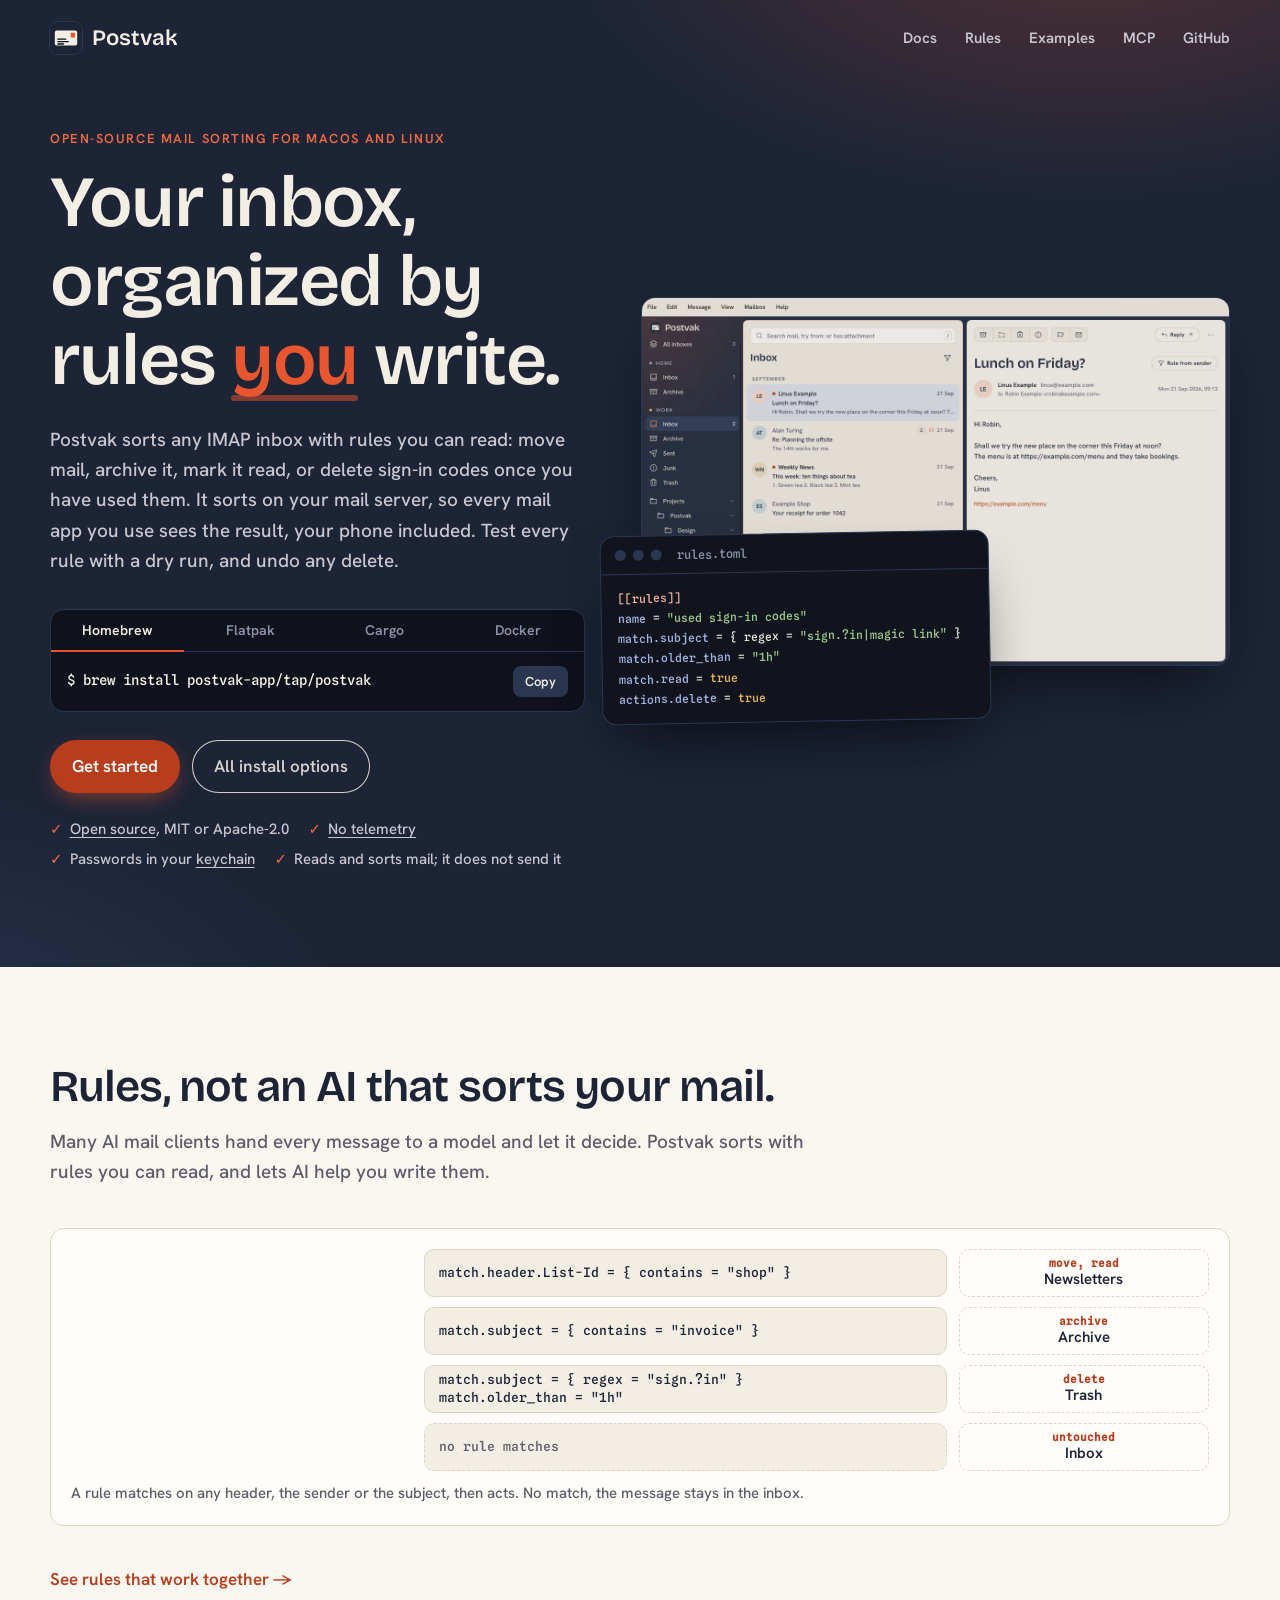
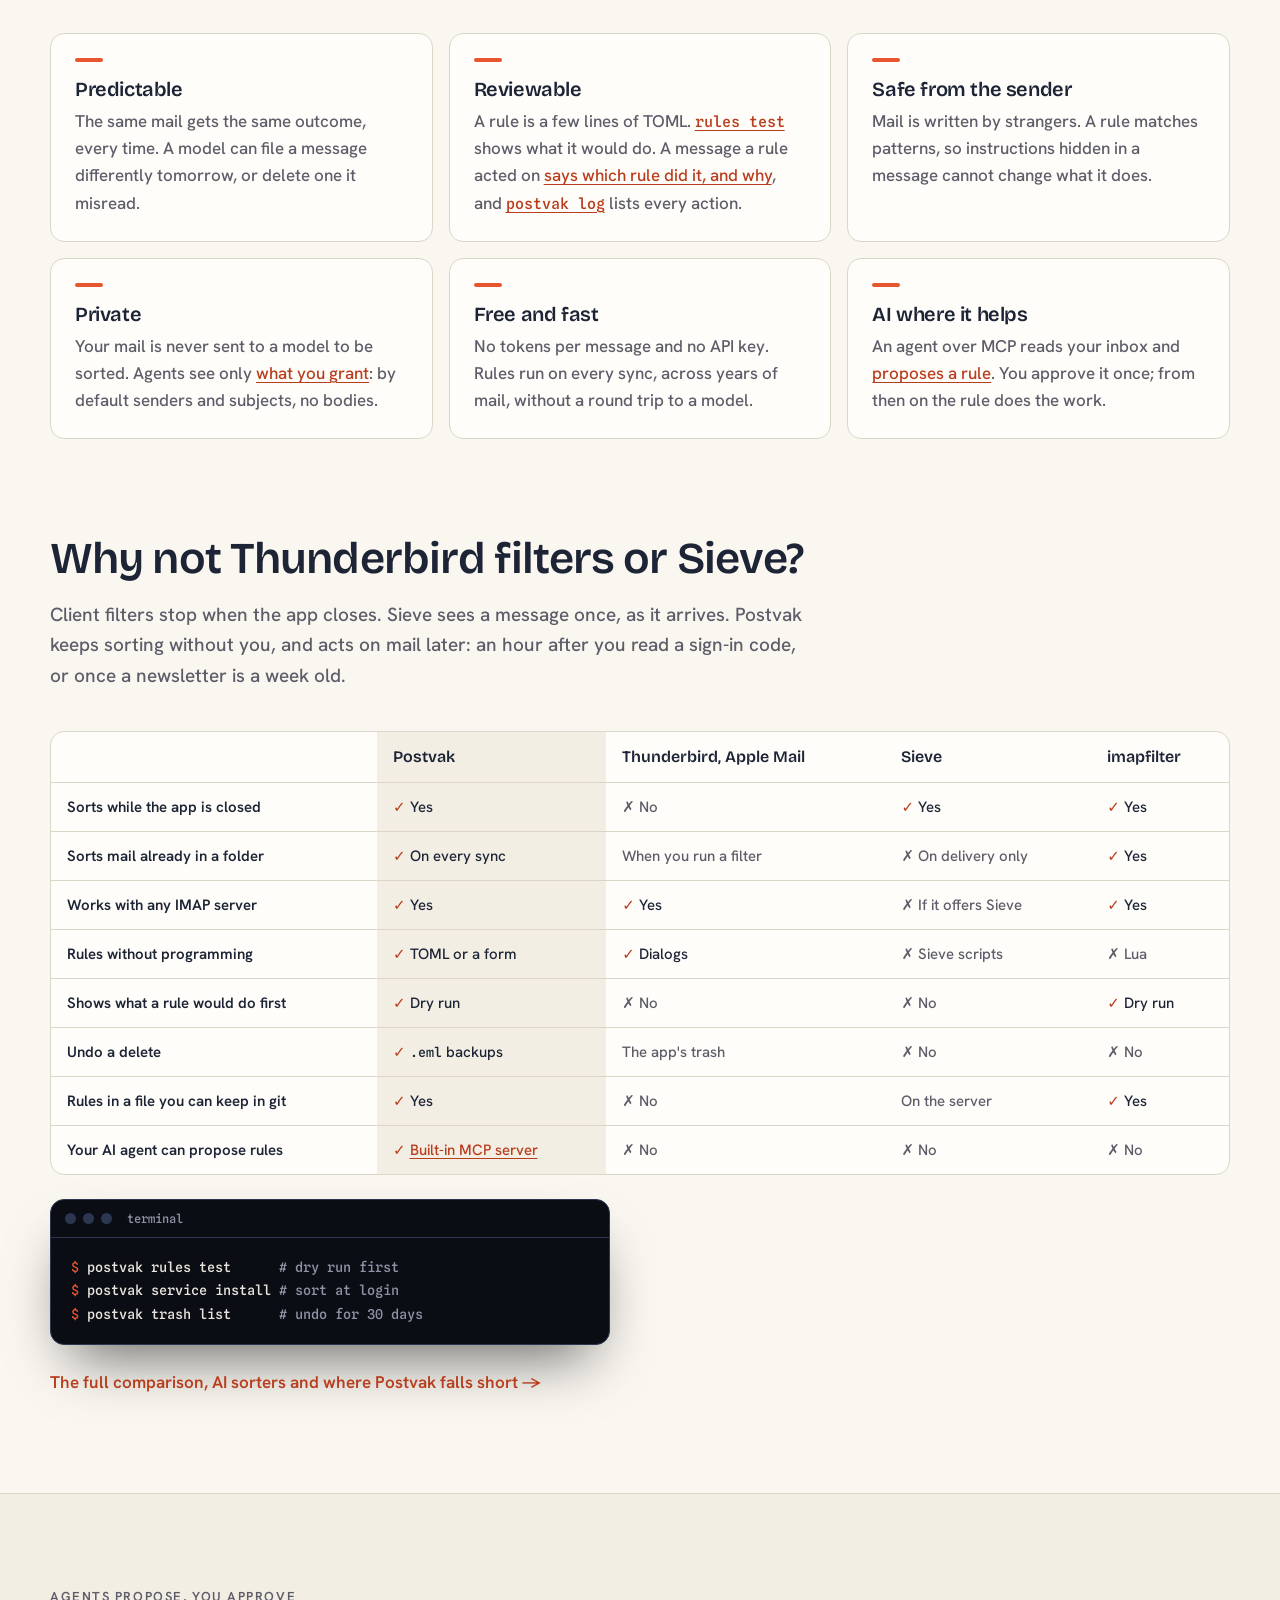
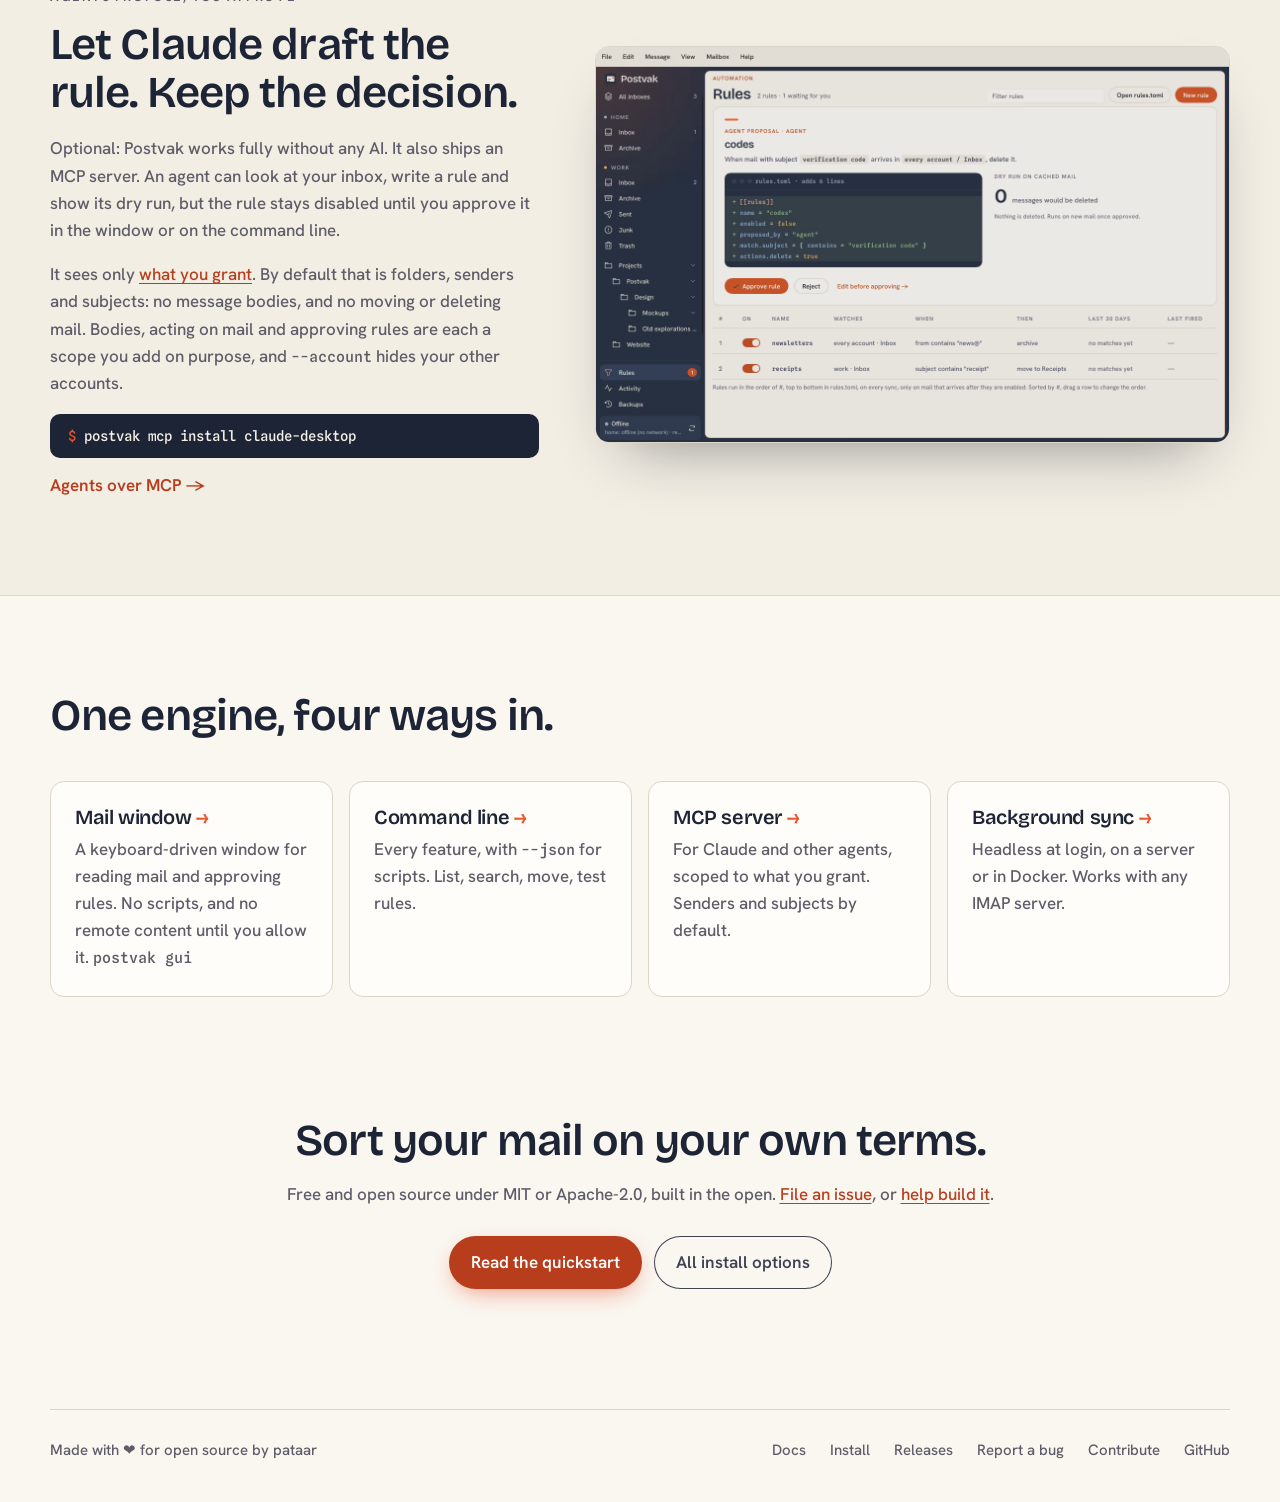
==== commit 5045b4f2: "feat: add the built-in MCP server to the comparison table" ====
--- a/index.html
+++ b/index.html
@@ -151,6 +151,7 @@
         <tr><th scope="row">Shows what a rule would do first</th><td class="yes">Dry run</td><td class="no">No</td><td class="no">No</td><td class="yes">Dry run</td></tr>
         <tr><th scope="row">Undo a delete</th><td class="yes"><code>.eml</code> backups</td><td>The app's trash</td><td class="no">No</td><td class="no">No</td></tr>
         <tr><th scope="row">Rules in a file you can keep in git</th><td class="yes">Yes</td><td class="no">No</td><td>On the server</td><td class="yes">Yes</td></tr>
+        <tr><th scope="row">Your AI agent can propose rules</th><td class="yes"><a href="/docs/mcp.html">Built-in MCP server</a></td><td class="no">No</td><td class="no">No</td><td class="no">No</td></tr>
       </tbody>
     </table>
   </div>
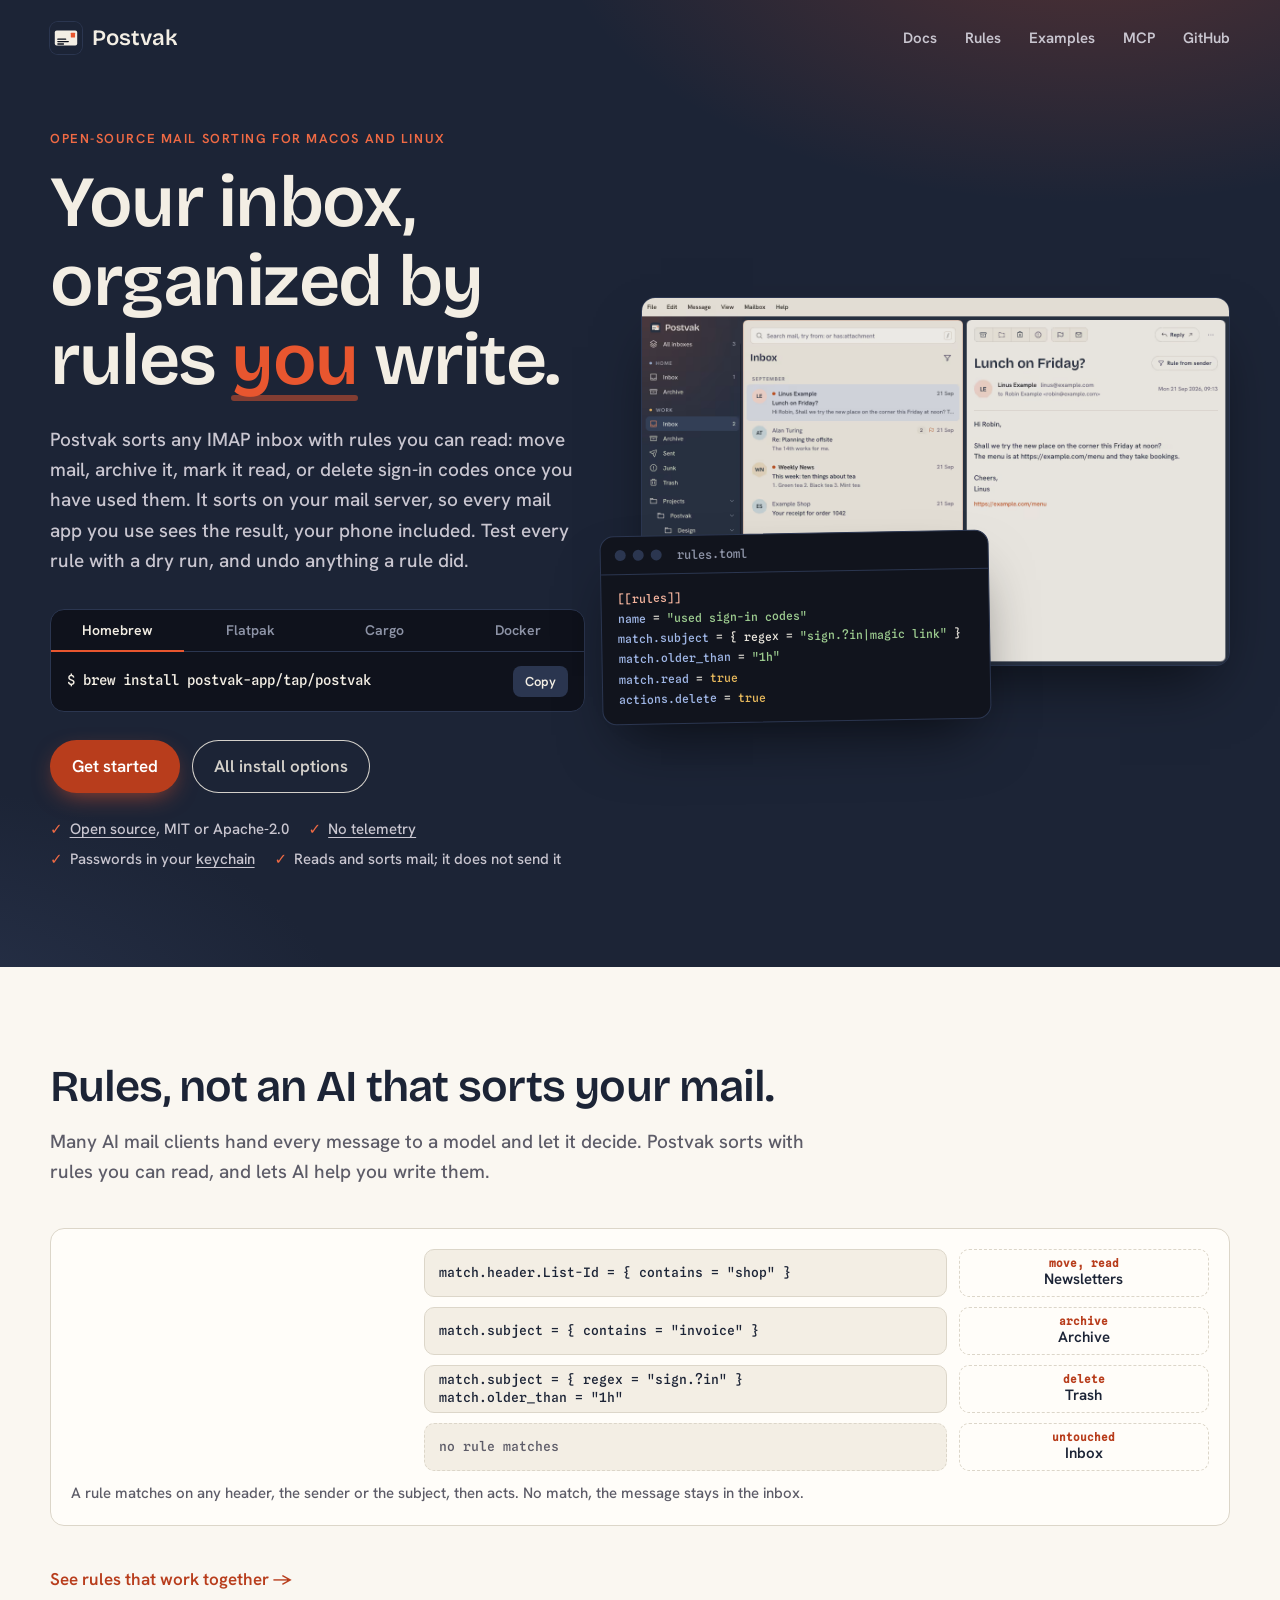
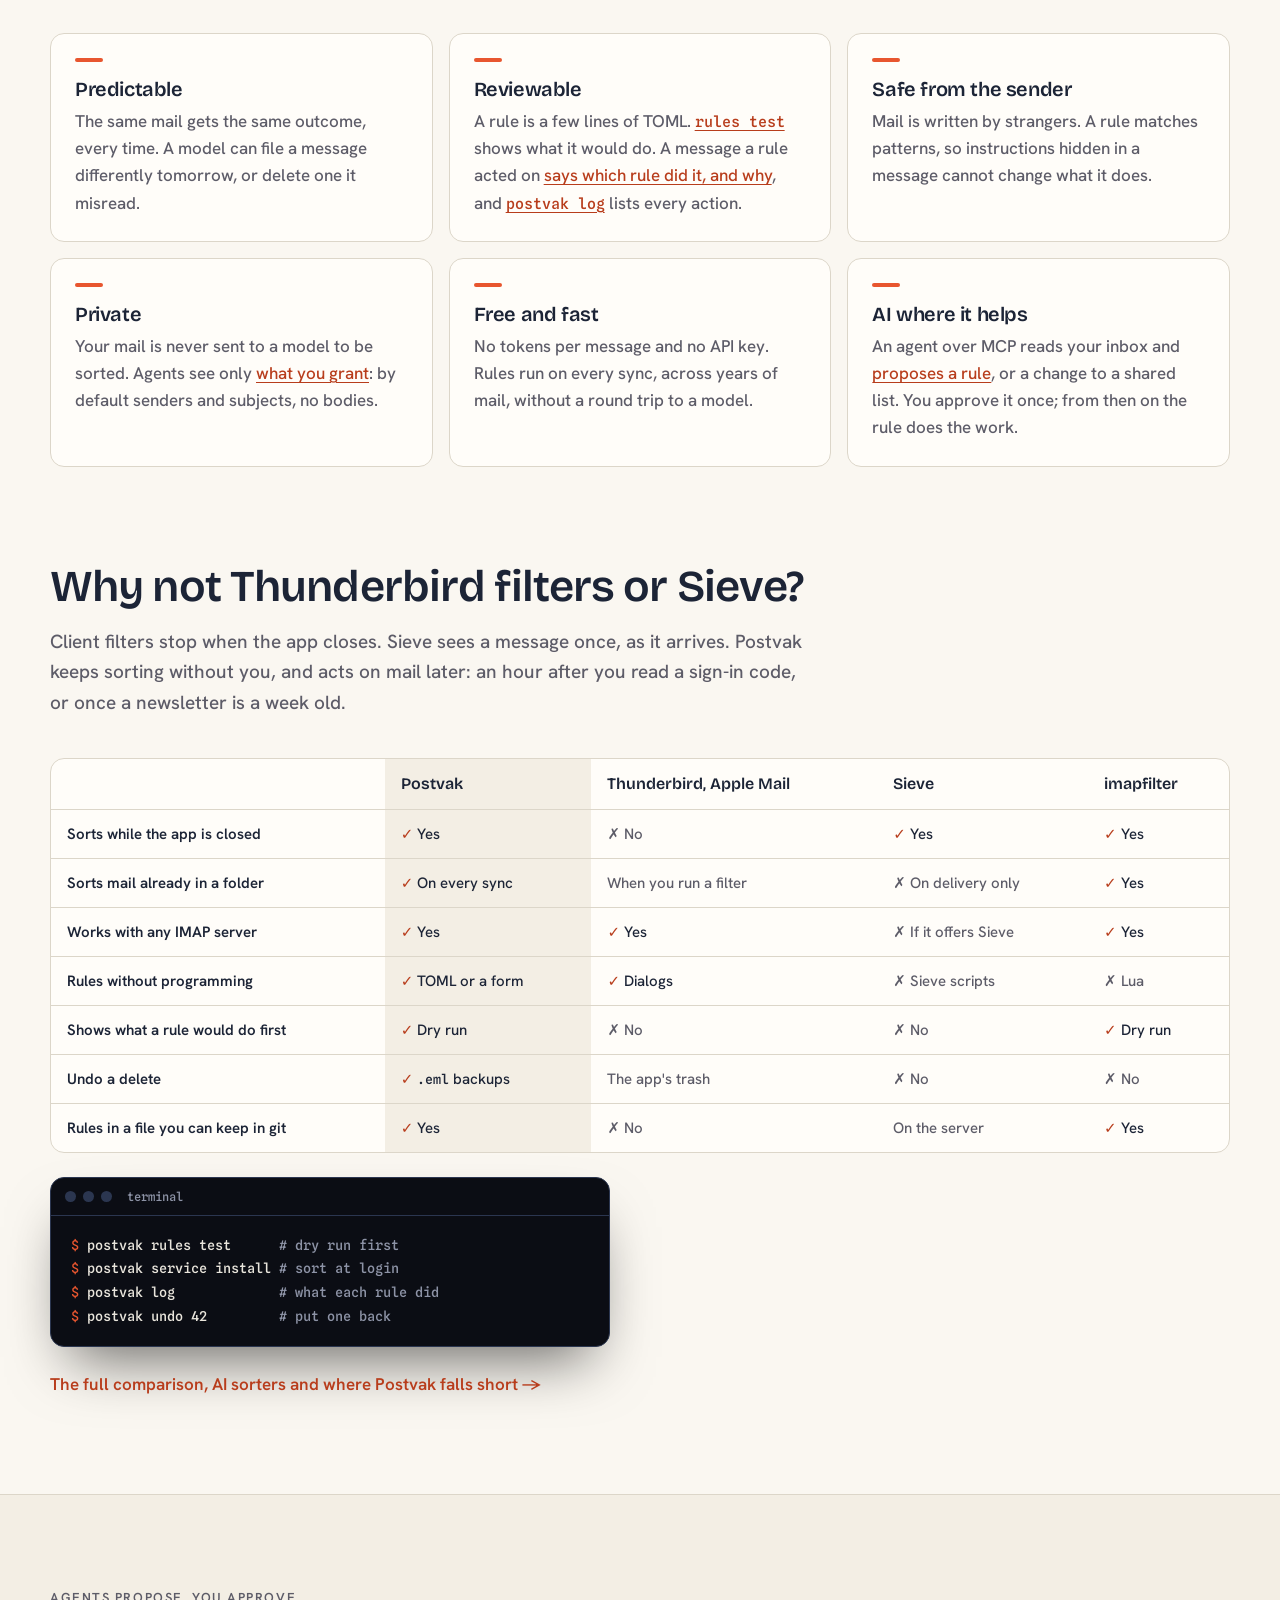
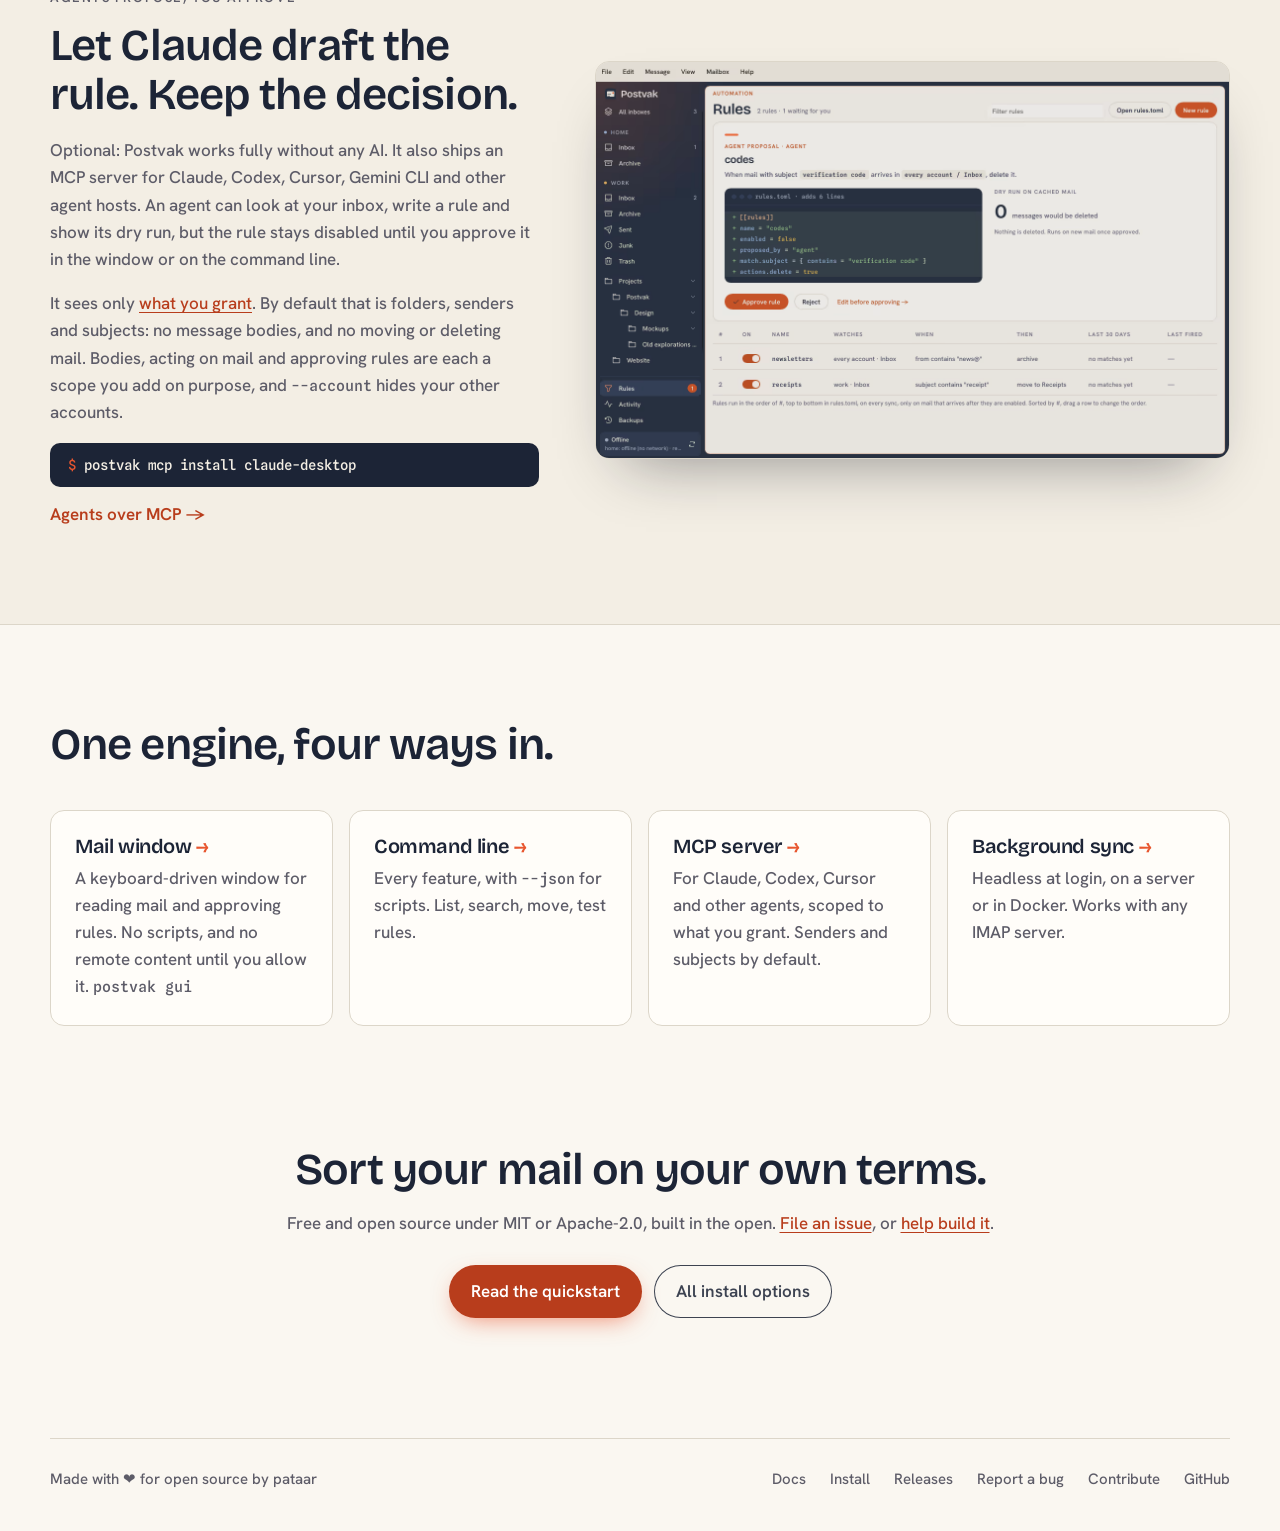
==== commit 532bc02a: "docs: sync landing page with postvak a55cc8d" ====
--- a/index.html
+++ b/index.html
@@ -4,7 +4,7 @@
 <meta charset="utf-8">
 <meta name="viewport" content="width=device-width, initial-scale=1">
 <title>Postvak — open-source mail sorting with rules you write</title>
-<meta name="description" content="Free, open-source mail sorting for any IMAP inbox on macOS and Linux. Rules you can read move, archive, mark read or delete mail. Dry-run every rule, undo any delete. No AI needed.">
+<meta name="description" content="Free, open-source mail sorting for any IMAP inbox on macOS and Linux. Rules you can read move, archive, mark read or delete mail. Dry-run every rule, undo what it did. No AI needed.">
 <link rel="canonical" href="https://postvak.pataar.nl/">
 <link rel="icon" href="favicon.svg" type="image/svg+xml">
 <link rel="apple-touch-icon" href="assets/icon.png">
@@ -16,7 +16,7 @@
 <meta property="og:site_name" content="Postvak">
 <meta property="og:url" content="https://postvak.pataar.nl/">
 <meta property="og:title" content="Postvak — open-source mail sorting with rules you write">
-<meta property="og:description" content="Sort any IMAP inbox with rules you can read. Test them with a dry run and undo any delete. Free and open source.">
+<meta property="og:description" content="Sort any IMAP inbox with rules you can read. Test them with a dry run and undo what they did. Free and open source.">
 <meta property="og:image" content="https://postvak.pataar.nl/assets/social-preview.png">
 <meta property="og:image:width" content="2560">
 <meta property="og:image:height" content="1280">
@@ -27,7 +27,7 @@
   "@context": "https://schema.org",
   "@type": "SoftwareApplication",
   "name": "Postvak",
-  "description": "Mail sorting with rules you write: Postvak syncs your mail over IMAP and runs your rules on every sync, with a dry run for each rule and an undo for every delete.",
+  "description": "Mail sorting with rules you write: Postvak syncs your mail over IMAP and runs your rules on every sync, with a dry run for each rule and an undo for every action.",
   "url": "https://postvak.pataar.nl/",
   "image": "https://postvak.pataar.nl/assets/social-preview.png",
   "applicationCategory": "CommunicationApplication",
@@ -59,12 +59,12 @@
     <div class="hero-copy">
       <p class="eyebrow">Open-source mail sorting for macOS and Linux</p>
       <h1>Your inbox, organized by rules <em>you</em> write.</h1>
-      <p class="lede">Postvak sorts any IMAP inbox with rules you can read: move mail, archive it, mark it read, or delete sign-in codes once you have used them. It sorts on your mail server, so every mail app you use sees the result, your phone included. Test every rule with a dry run, and undo any delete.</p>
+      <p class="lede">Postvak sorts any IMAP inbox with rules you can read: move mail, archive it, mark it read, or delete sign-in codes once you have used them. It sorts on your mail server, so every mail app you use sees the result, your phone included. Test every rule with a dry run, and undo anything a rule did.</p>
 
       <div class="install" data-tabs>
         <div class="tabs" role="tablist" aria-label="Install with">
           <button type="button" role="tab" id="tab-homebrew" aria-selected="true" aria-controls="install-cmd" tabindex="0" data-cmd="brew install postvak-app/tap/postvak">Homebrew</button>
-          <button type="button" role="tab" id="tab-flatpak" aria-selected="false" aria-controls="install-cmd" tabindex="-1" data-cmd="flatpak remote-add --user --if-not-exists flathub https://dl.flathub.org/repo/flathub.flatpakrepo&#10;flatpak remote-add --user --if-not-exists postvak https://postvak.pataar.nl/flatpak/postvak.flatpakrepo&#10;flatpak install --user postvak io.github.postvak_app.postvak">Flatpak</button>
+          <button type="button" role="tab" id="tab-flatpak" aria-selected="false" aria-controls="install-cmd" tabindex="-1" data-cmd="flatpak install --user https://postvak.pataar.nl/flatpak/postvak.flatpakref">Flatpak</button>
           <button type="button" role="tab" id="tab-cargo" aria-selected="false" aria-controls="install-cmd" tabindex="-1" data-cmd="cargo install postvak">Cargo</button>
           <button type="button" role="tab" id="tab-docker" aria-selected="false" aria-controls="install-cmd" tabindex="-1" data-cmd="docker pull ghcr.io/postvak-app/postvak">Docker</button>
         </div>
@@ -131,7 +131,7 @@
     <article><h3>Safe from the sender</h3><p>Mail is written by strangers. A rule matches patterns, so instructions hidden in a message cannot change what it does.</p></article>
     <article><h3>Private</h3><p>Your mail is never sent to a model to be sorted. Agents see only <a href="/docs/mcp.html#scopes">what you grant</a>: by default senders and subjects, no bodies.</p></article>
     <article><h3>Free and fast</h3><p>No tokens per message and no API key. Rules run on every sync, across years of mail, without a round trip to a model.</p></article>
-    <article><h3>AI where it helps</h3><p>An agent over MCP reads your inbox and <a href="/docs/rules.html#proposals">proposes a rule</a>. You approve it once; from then on the rule does the work.</p></article>
+    <article><h3>AI where it helps</h3><p>An agent over MCP reads your inbox and <a href="/docs/rules.html#proposals">proposes a rule</a>, or a change to a shared list. You approve it once; from then on the rule does the work.</p></article>
   </div>
 </section>
 
@@ -151,15 +151,15 @@
         <tr><th scope="row">Shows what a rule would do first</th><td class="yes">Dry run</td><td class="no">No</td><td class="no">No</td><td class="yes">Dry run</td></tr>
         <tr><th scope="row">Undo a delete</th><td class="yes"><code>.eml</code> backups</td><td>The app's trash</td><td class="no">No</td><td class="no">No</td></tr>
         <tr><th scope="row">Rules in a file you can keep in git</th><td class="yes">Yes</td><td class="no">No</td><td>On the server</td><td class="yes">Yes</td></tr>
-        <tr><th scope="row">Your AI agent can propose rules</th><td class="yes"><a href="/docs/mcp.html">Built-in MCP server</a></td><td class="no">No</td><td class="no">No</td><td class="no">No</td></tr>
       </tbody>
     </table>
   </div>
   <div class="window terminal">
     <div class="window-bar"><span></span><span></span><span></span><b>terminal</b></div>
-<pre tabindex="0" aria-label="Commands for a dry run, background sorting and undo"><code><span class="p">$</span> postvak rules test      <span class="c"># dry run first</span>
+<pre tabindex="0" aria-label="Commands for a dry run, background sorting, the log and undo"><code><span class="p">$</span> postvak rules test      <span class="c"># dry run first</span>
 <span class="p">$</span> postvak service install <span class="c"># sort at login</span>
-<span class="p">$</span> postvak trash list      <span class="c"># undo for 30 days</span></code></pre>
+<span class="p">$</span> postvak log             <span class="c"># what each rule did</span>
+<span class="p">$</span> postvak undo 42         <span class="c"># put one back</span></code></pre>
   </div>
   <a class="arrow" href="/docs/compare.html">The full comparison, AI sorters and where Postvak falls short</a>
 </section>
@@ -169,7 +169,7 @@
     <div>
       <p class="eyebrow">Agents propose, you approve</p>
       <h2>Let Claude draft the rule. Keep the decision.</h2>
-      <p>Optional: Postvak works fully without any AI. It also ships an MCP server. An agent can look at your inbox, write a rule and show its dry run, but the rule stays disabled until you approve it in the window or on the command line.</p>
+      <p>Optional: Postvak works fully without any AI. It also ships an MCP server for Claude, Codex, Cursor, Gemini CLI and other agent hosts. An agent can look at your inbox, write a rule and show its dry run, but the rule stays disabled until you approve it in the window or on the command line.</p>
       <p>It sees only <a href="/docs/mcp.html#scopes">what you grant</a>. By default that is folders, senders and subjects: no message bodies, and no moving or deleting mail. Bodies, acting on mail and approving rules are each a scope you add on purpose, and <code>--account</code> hides your other accounts.</p>
       <pre class="inline-cmd"><code><span class="p">$</span> postvak mcp install claude-desktop</code></pre>
       <a class="arrow" href="/docs/mcp.html">Agents over MCP</a>
@@ -186,7 +186,7 @@
   <div class="grid four">
     <a href="/docs/gui.html"><h3>Mail window</h3><p>A keyboard-driven window for reading mail and approving rules. No scripts, and no remote content until you allow it. <code>postvak gui</code></p></a>
     <a href="/docs/cli.html"><h3>Command line</h3><p>Every feature, with <code>--json</code> for scripts. List, search, move, test rules.</p></a>
-    <a href="/docs/mcp.html"><h3>MCP server</h3><p>For Claude and other agents, scoped to what you grant. Senders and subjects by default.</p></a>
+    <a href="/docs/mcp.html"><h3>MCP server</h3><p>For Claude, Codex, Cursor and other agents, scoped to what you grant. Senders and subjects by default.</p></a>
     <a href="/docs/daemon.html"><h3>Background sync</h3><p>Headless at login, on a server or in Docker. Works with any IMAP server.</p></a>
   </div>
 </section>
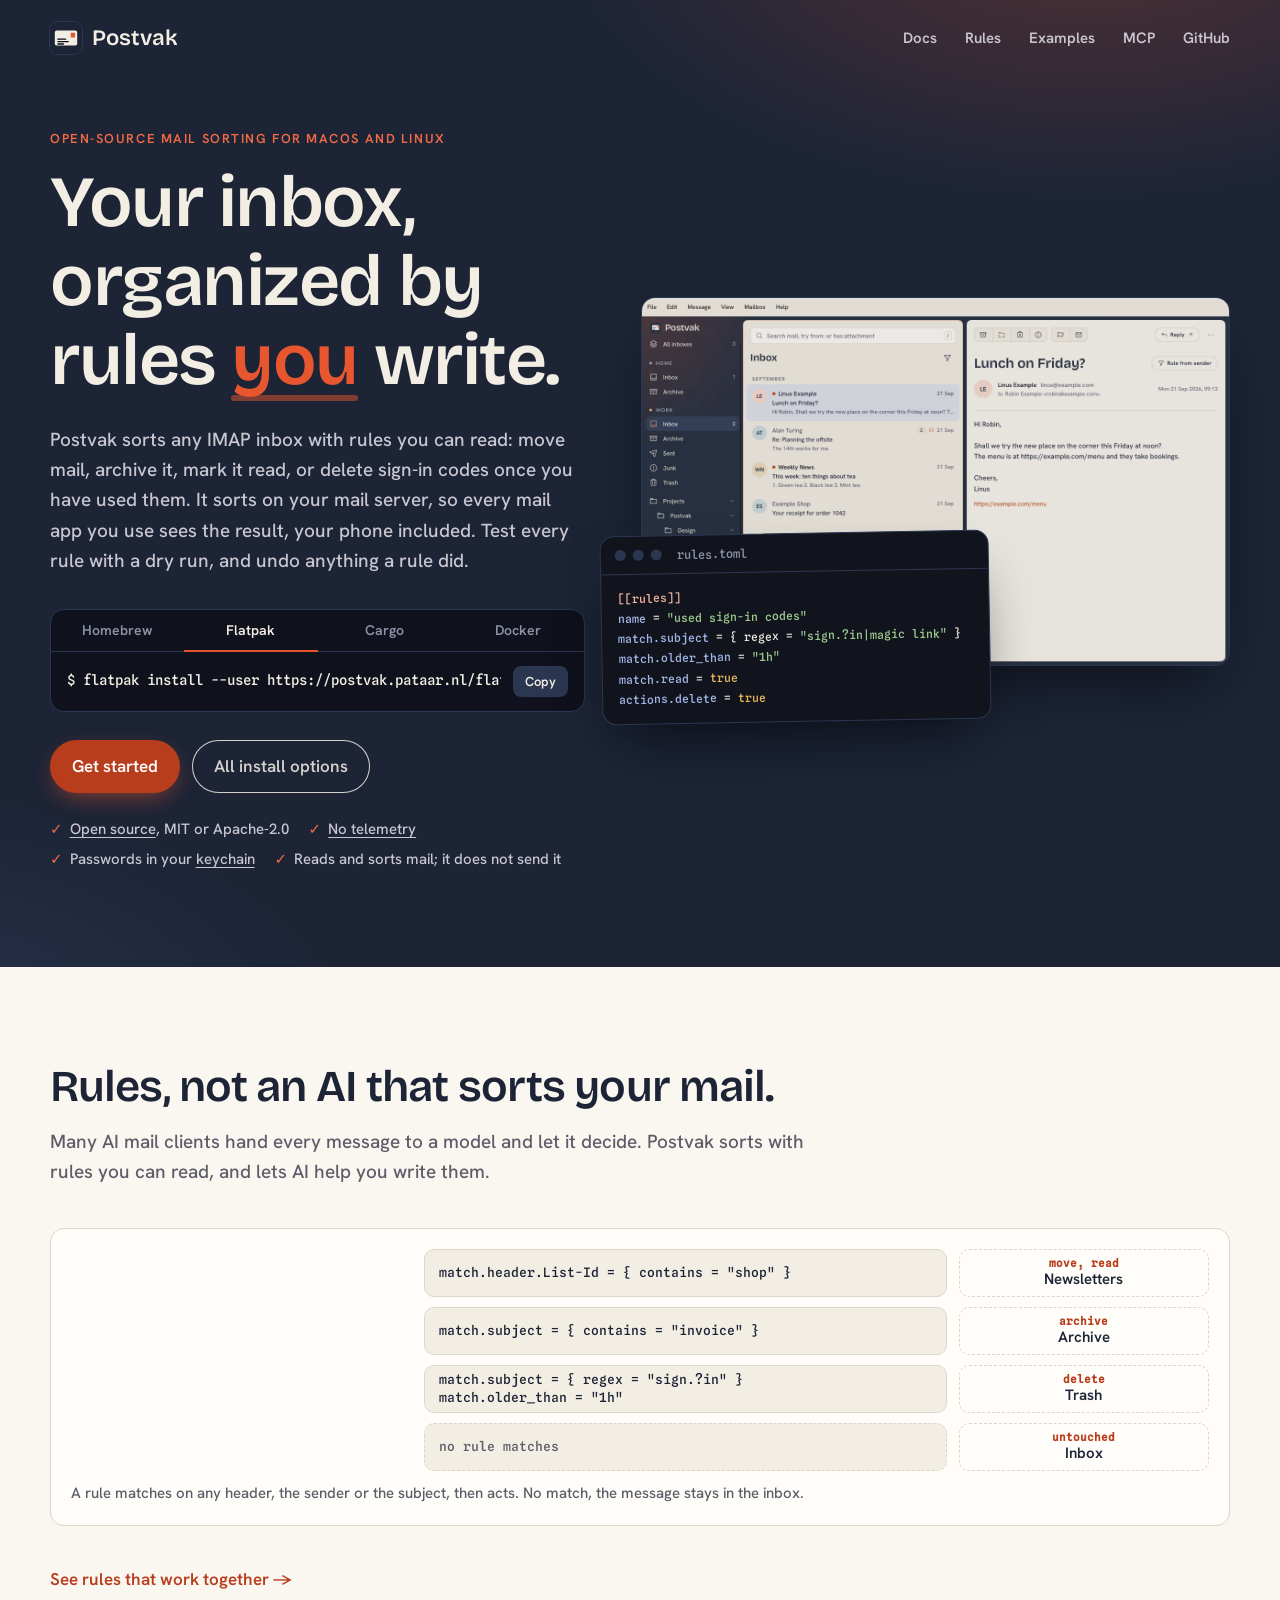
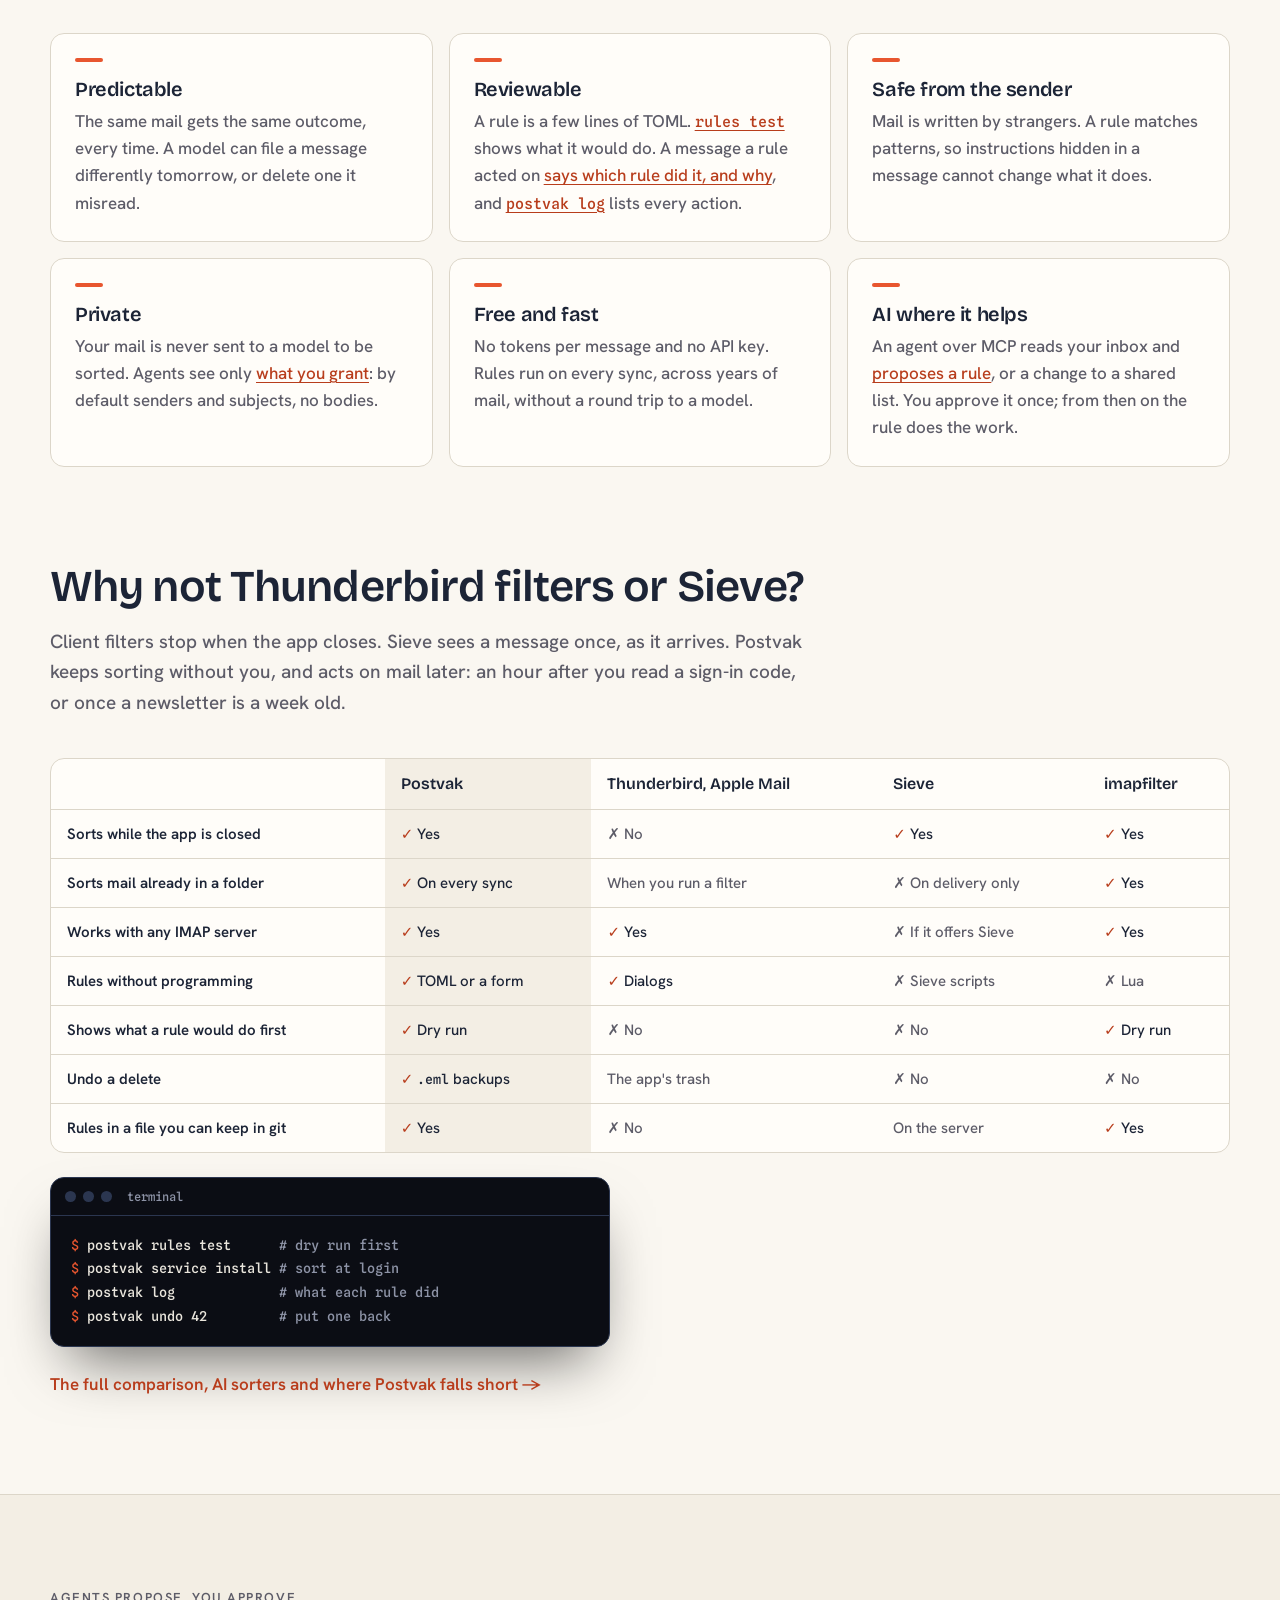
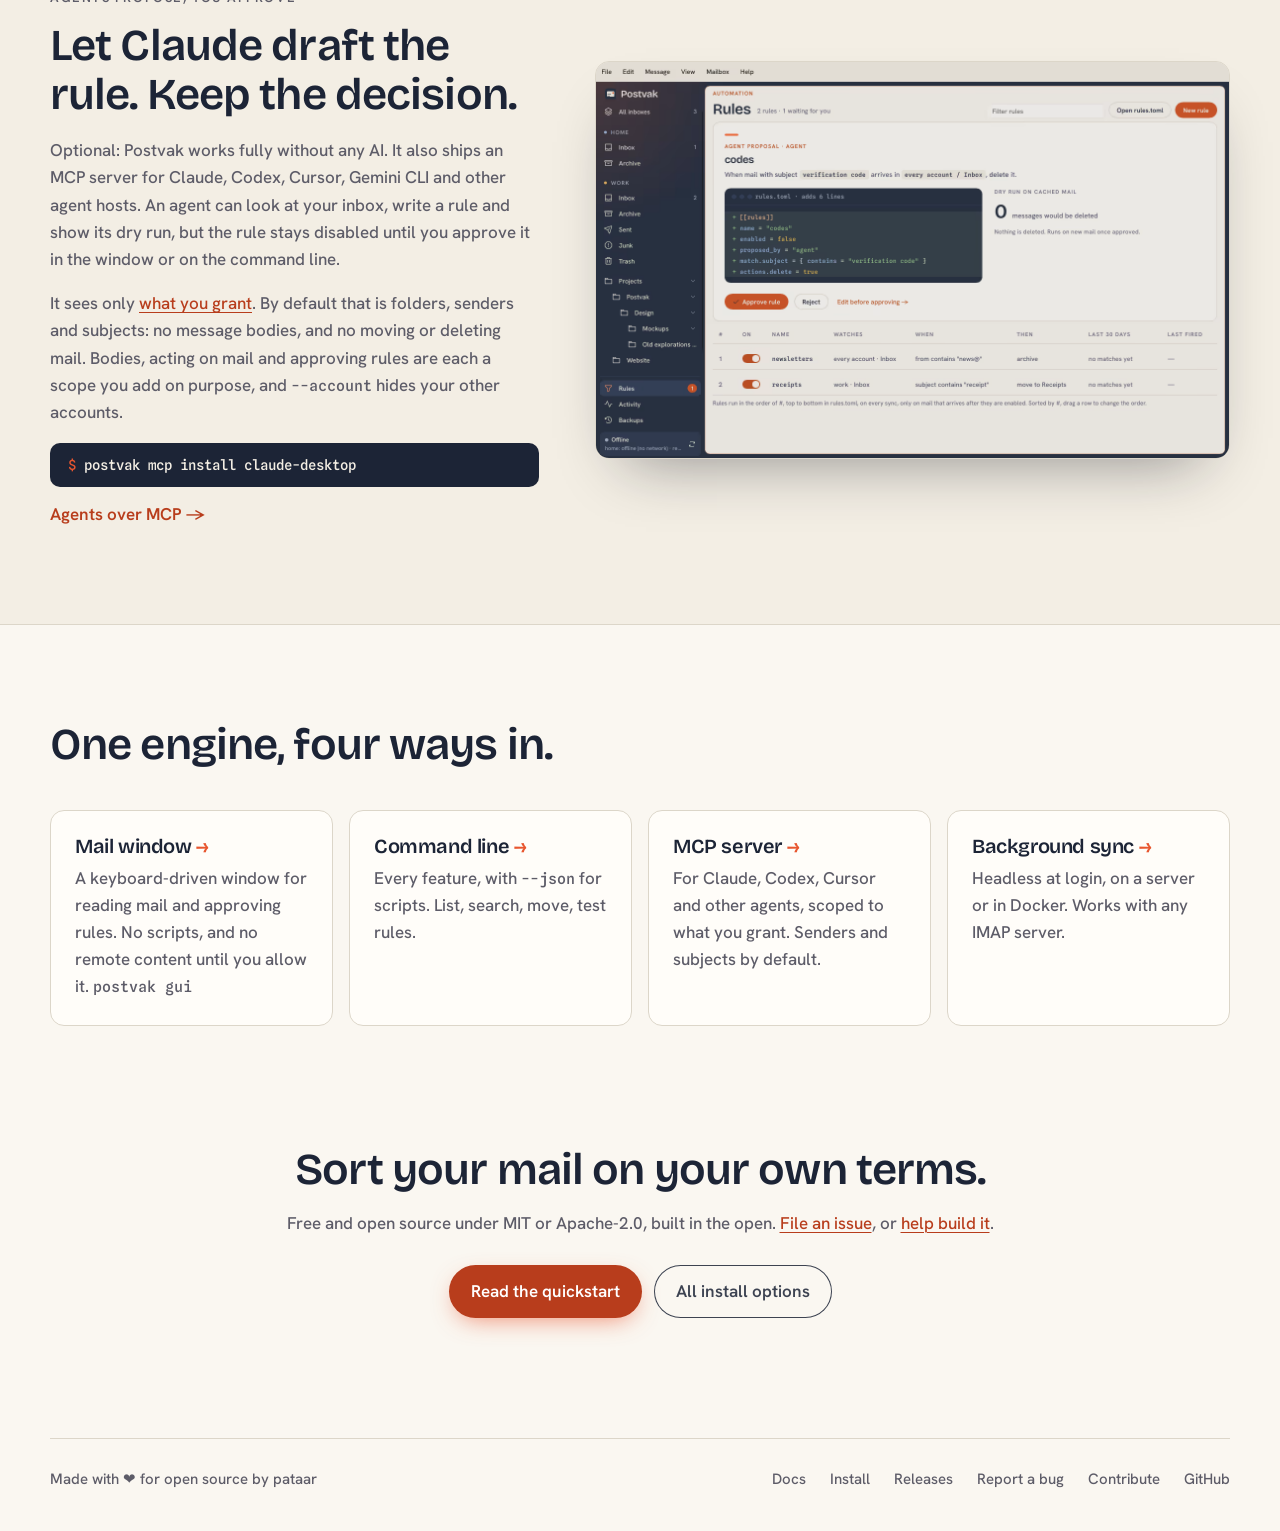
==== commit 3739fa93: "feat: preselect the Flatpak install tab on desktop Linux" ====
--- a/index.html
+++ b/index.html
@@ -228,6 +228,12 @@
     command = tab.dataset.cmd;
     out.textContent = command.split("\n").map((line) => "$ " + line).join("\n");
   }
+  // Preselect Flatpak on desktop Linux; macOS and everything else keep Homebrew.
+  // Android reports a Linux platform too, so it is ruled out by its user agent.
+  const platform = navigator.userAgentData?.platform || navigator.platform || "";
+  if (/linux/i.test(platform) && !/android/i.test(navigator.userAgent)) {
+    select(document.getElementById("tab-flatpak"));
+  }
   for (const tab of tabs) {
     tab.addEventListener("click", () => select(tab));
     tab.addEventListener("keydown", (event) => {
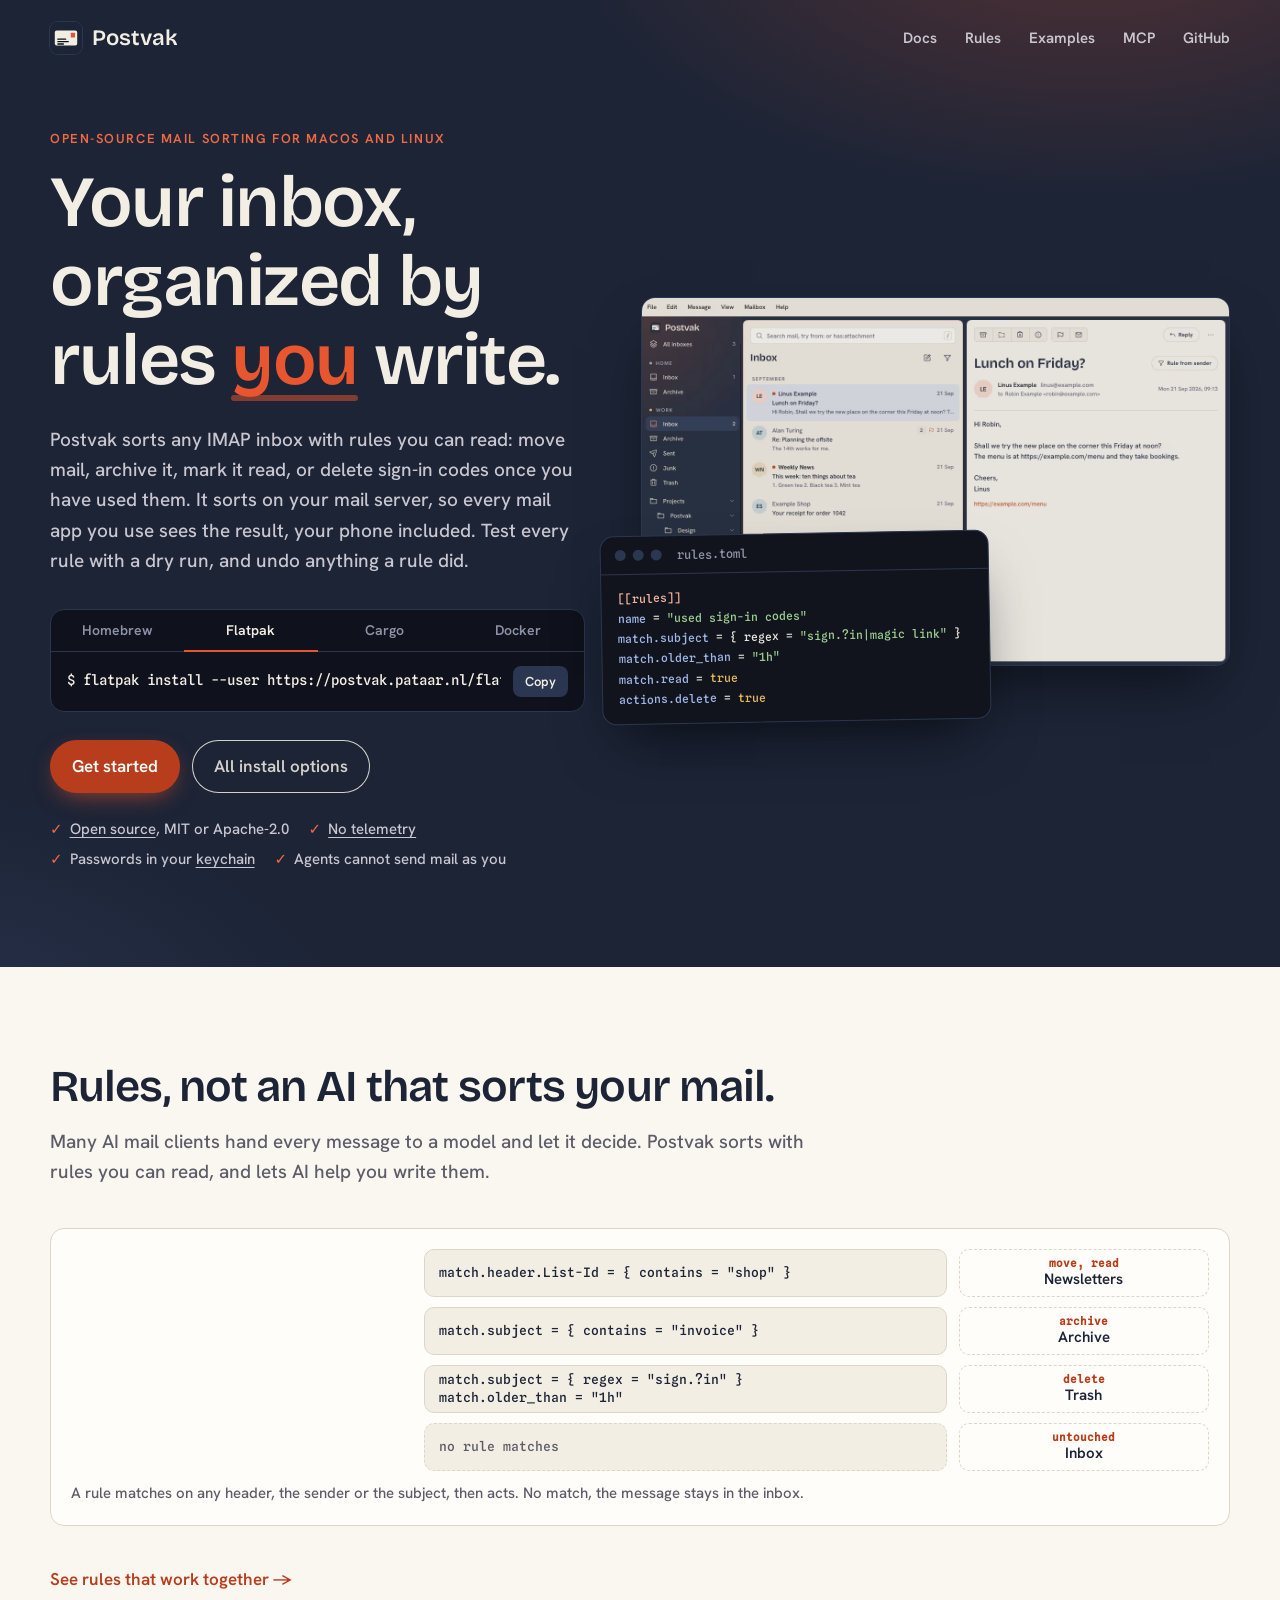
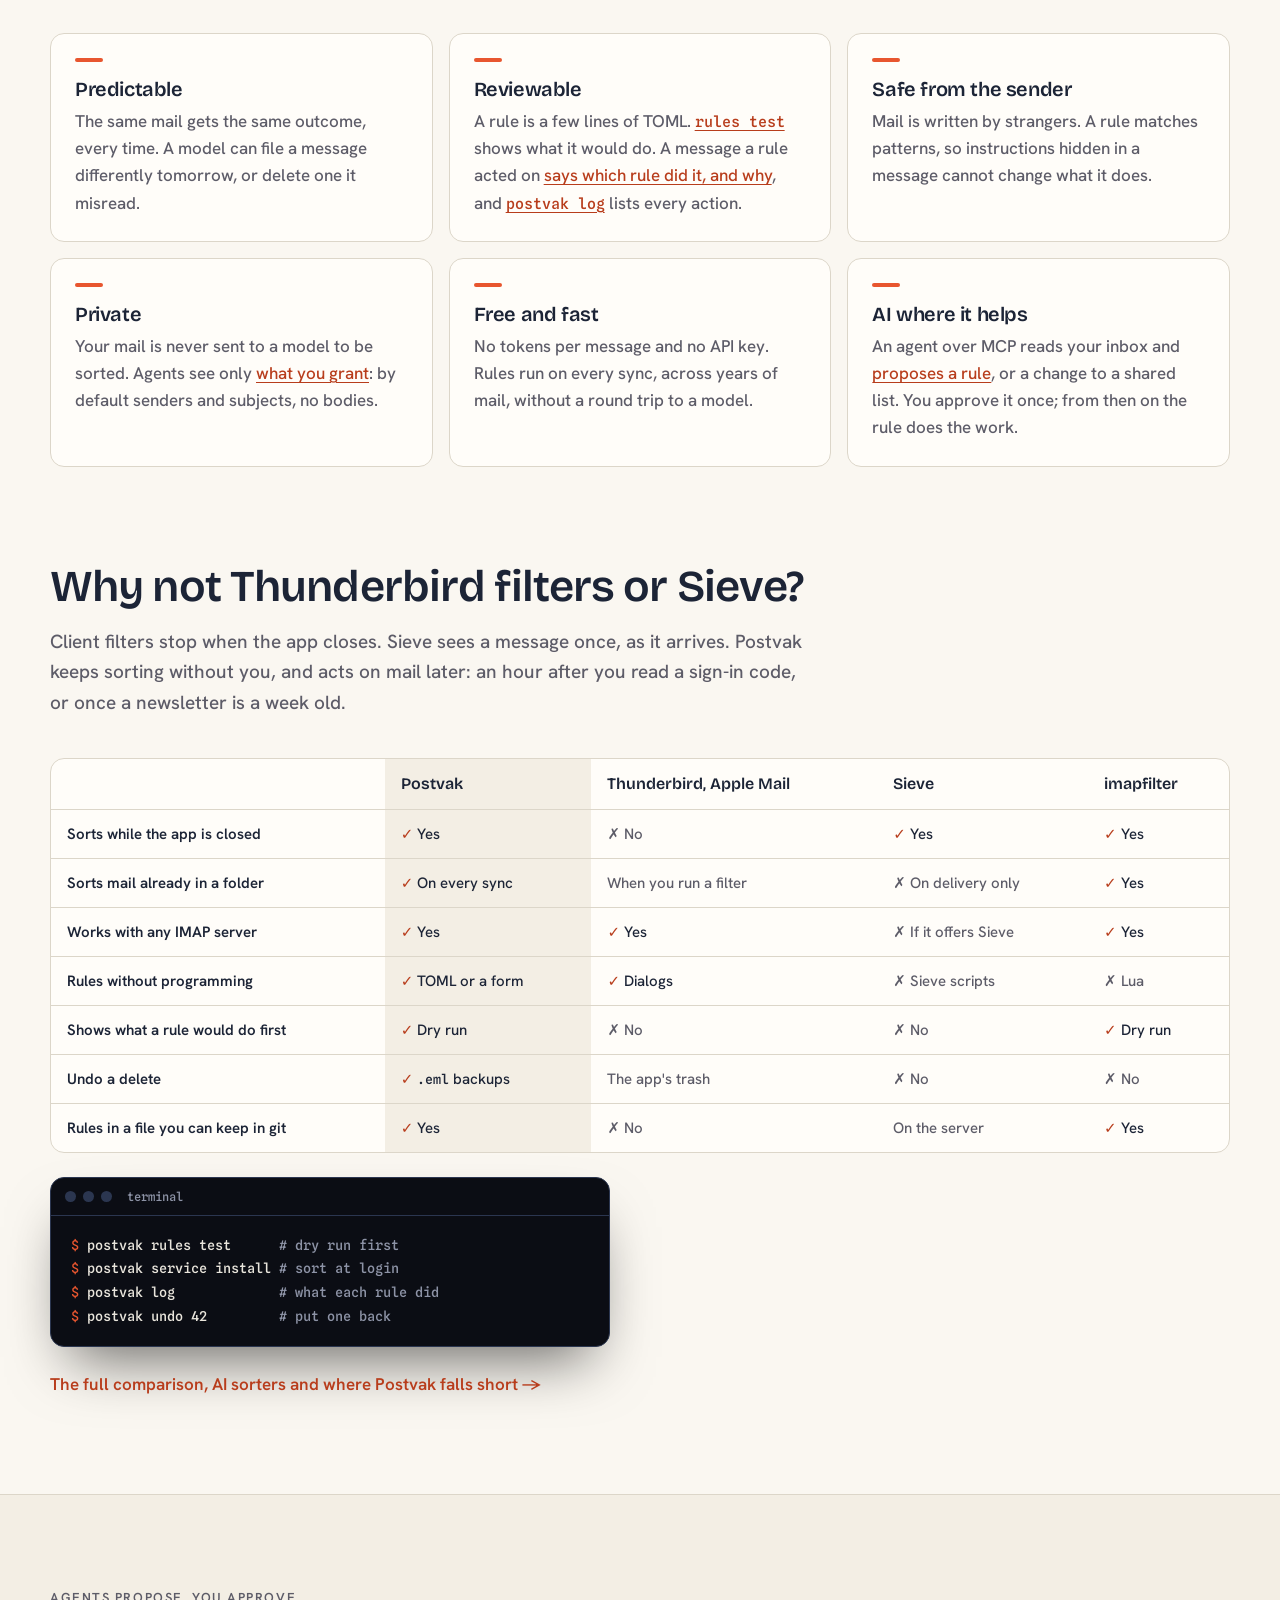
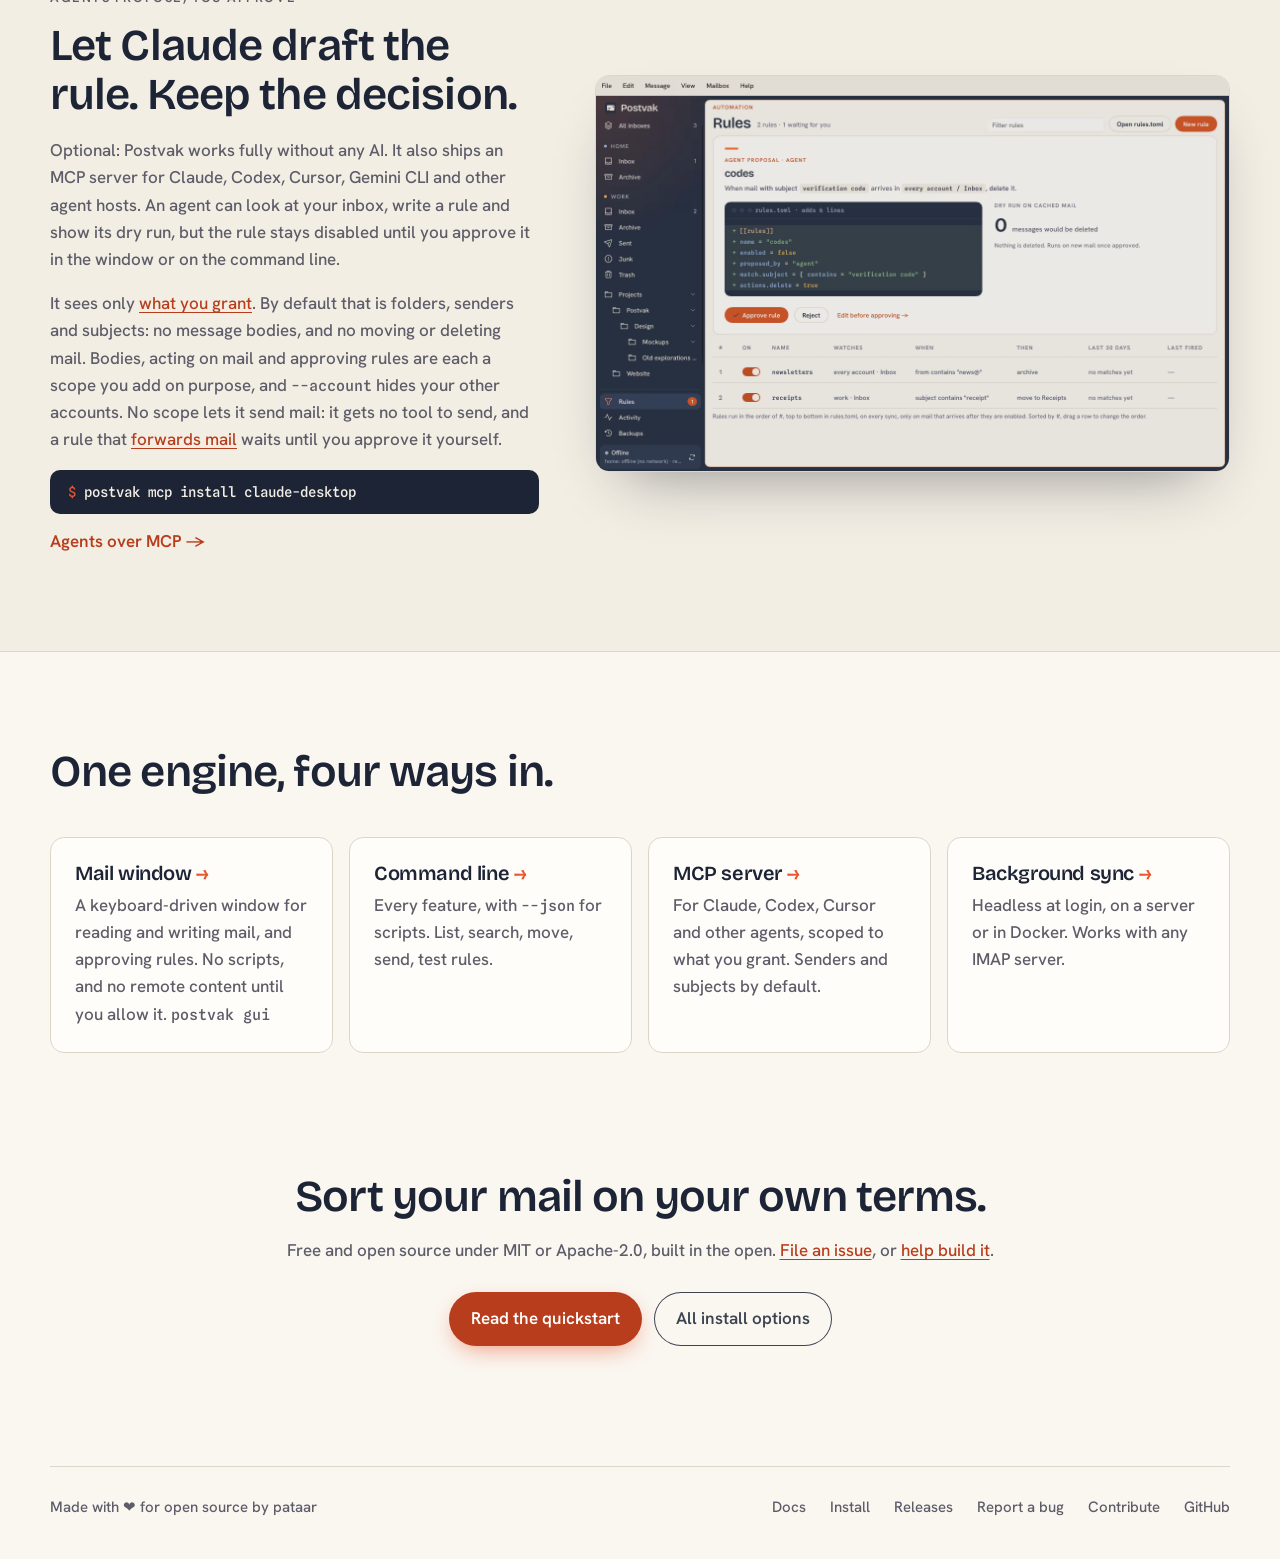
==== commit ab4c0da2: "docs: sync landing page with postvak db33d50 The app now sends mail and has forward rules, so drop t" ====
--- a/index.html
+++ b/index.html
@@ -84,7 +84,7 @@
         <li><a href="https://github.com/postvak-app/postvak">Open source</a>, MIT or Apache-2.0</li>
         <li><a href="/docs/crashes.html">No telemetry</a></li>
         <li>Passwords in your <a href="/docs/accounts.html#passwords">keychain</a></li>
-        <li>Reads and sorts mail; it does not send it</li>
+        <li>Agents cannot send mail as you</li>
       </ul>
     </div>
 
@@ -170,7 +170,7 @@
       <p class="eyebrow">Agents propose, you approve</p>
       <h2>Let Claude draft the rule. Keep the decision.</h2>
       <p>Optional: Postvak works fully without any AI. It also ships an MCP server for Claude, Codex, Cursor, Gemini CLI and other agent hosts. An agent can look at your inbox, write a rule and show its dry run, but the rule stays disabled until you approve it in the window or on the command line.</p>
-      <p>It sees only <a href="/docs/mcp.html#scopes">what you grant</a>. By default that is folders, senders and subjects: no message bodies, and no moving or deleting mail. Bodies, acting on mail and approving rules are each a scope you add on purpose, and <code>--account</code> hides your other accounts.</p>
+      <p>It sees only <a href="/docs/mcp.html#scopes">what you grant</a>. By default that is folders, senders and subjects: no message bodies, and no moving or deleting mail. Bodies, acting on mail and approving rules are each a scope you add on purpose, and <code>--account</code> hides your other accounts. No scope lets it send mail: it gets no tool to send, and a rule that <a href="/docs/rules.html#forwarding">forwards mail</a> waits until you approve it yourself.</p>
       <pre class="inline-cmd"><code><span class="p">$</span> postvak mcp install claude-desktop</code></pre>
       <a class="arrow" href="/docs/mcp.html">Agents over MCP</a>
     </div>
@@ -184,8 +184,8 @@
 <section class="surfaces wrap">
   <h2>One engine, four ways in.</h2>
   <div class="grid four">
-    <a href="/docs/gui.html"><h3>Mail window</h3><p>A keyboard-driven window for reading mail and approving rules. No scripts, and no remote content until you allow it. <code>postvak gui</code></p></a>
-    <a href="/docs/cli.html"><h3>Command line</h3><p>Every feature, with <code>--json</code> for scripts. List, search, move, test rules.</p></a>
+    <a href="/docs/gui.html"><h3>Mail window</h3><p>A keyboard-driven window for reading and writing mail, and approving rules. No scripts, and no remote content until you allow it. <code>postvak gui</code></p></a>
+    <a href="/docs/cli.html"><h3>Command line</h3><p>Every feature, with <code>--json</code> for scripts. List, search, move, send, test rules.</p></a>
     <a href="/docs/mcp.html"><h3>MCP server</h3><p>For Claude, Codex, Cursor and other agents, scoped to what you grant. Senders and subjects by default.</p></a>
     <a href="/docs/daemon.html"><h3>Background sync</h3><p>Headless at login, on a server or in Docker. Works with any IMAP server.</p></a>
   </div>
--- a/style.css
+++ b/style.css
@@ -208,7 +208,7 @@
 .hero.compact .newcomer { margin: 16px 0 0; color: #c9c6d0; }
 .hero.compact .newcomer a { color: var(--peach); }
 .hero.compact .lede a { color: var(--peach); }
-.recipes { max-width: 860px; }
+.recipes p { max-width: 40em; }
 .recipes > section { padding-top: 88px; scroll-margin-top: 16px; }
 .recipes h2 { font-size: clamp(30px, 4vw, 40px); margin-bottom: 10px; }
 .group-lede { color: var(--muted); margin: 0; padding-bottom: 8px; border-bottom: 1px solid var(--line); }
@@ -267,3 +267,5 @@
     .button, .grid > a { transition: none; }
     .sorter .rule, .sorter .rule::after, .sorter .bin, .sorter .mail, .sorter .mail.wait { animation: none; }
 }
+
+.cmd code, .inline-cmd, .window pre { scrollbar-width: thin; scrollbar-color: var(--ink-line) transparent; }
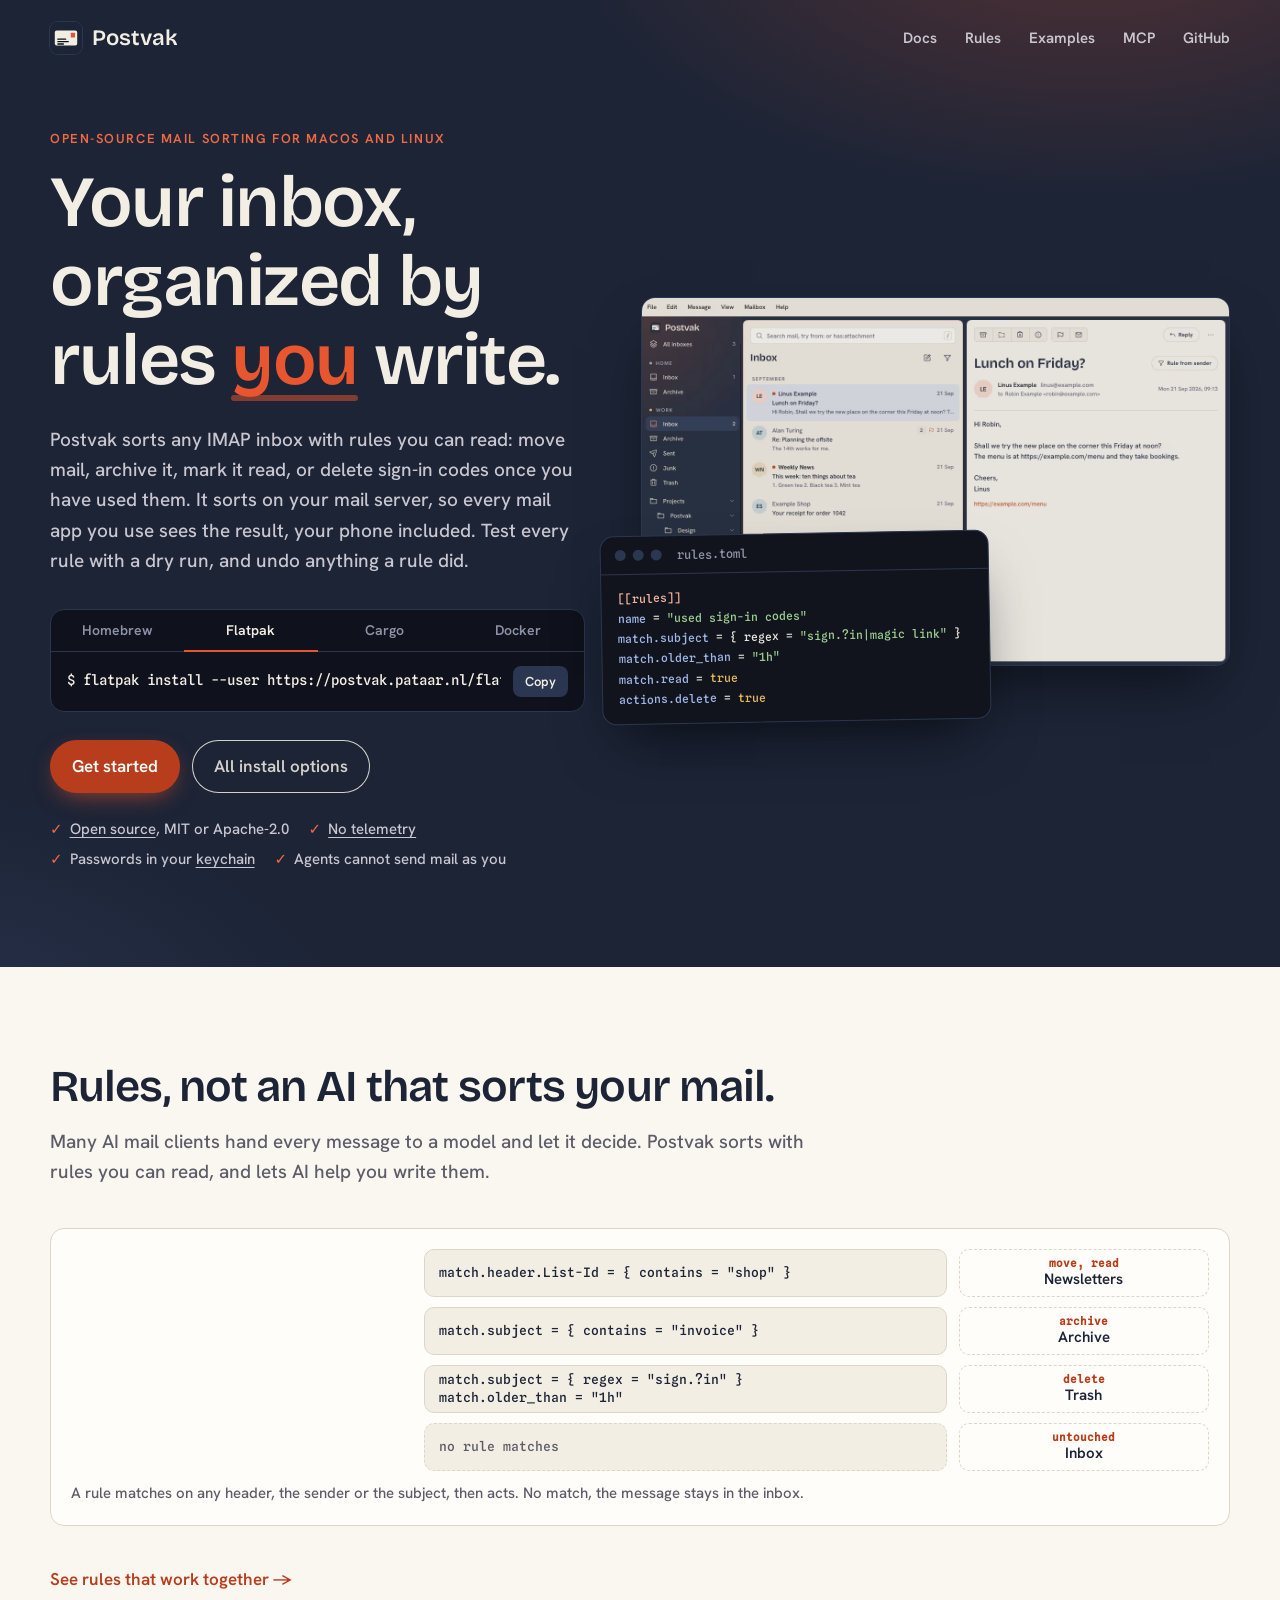
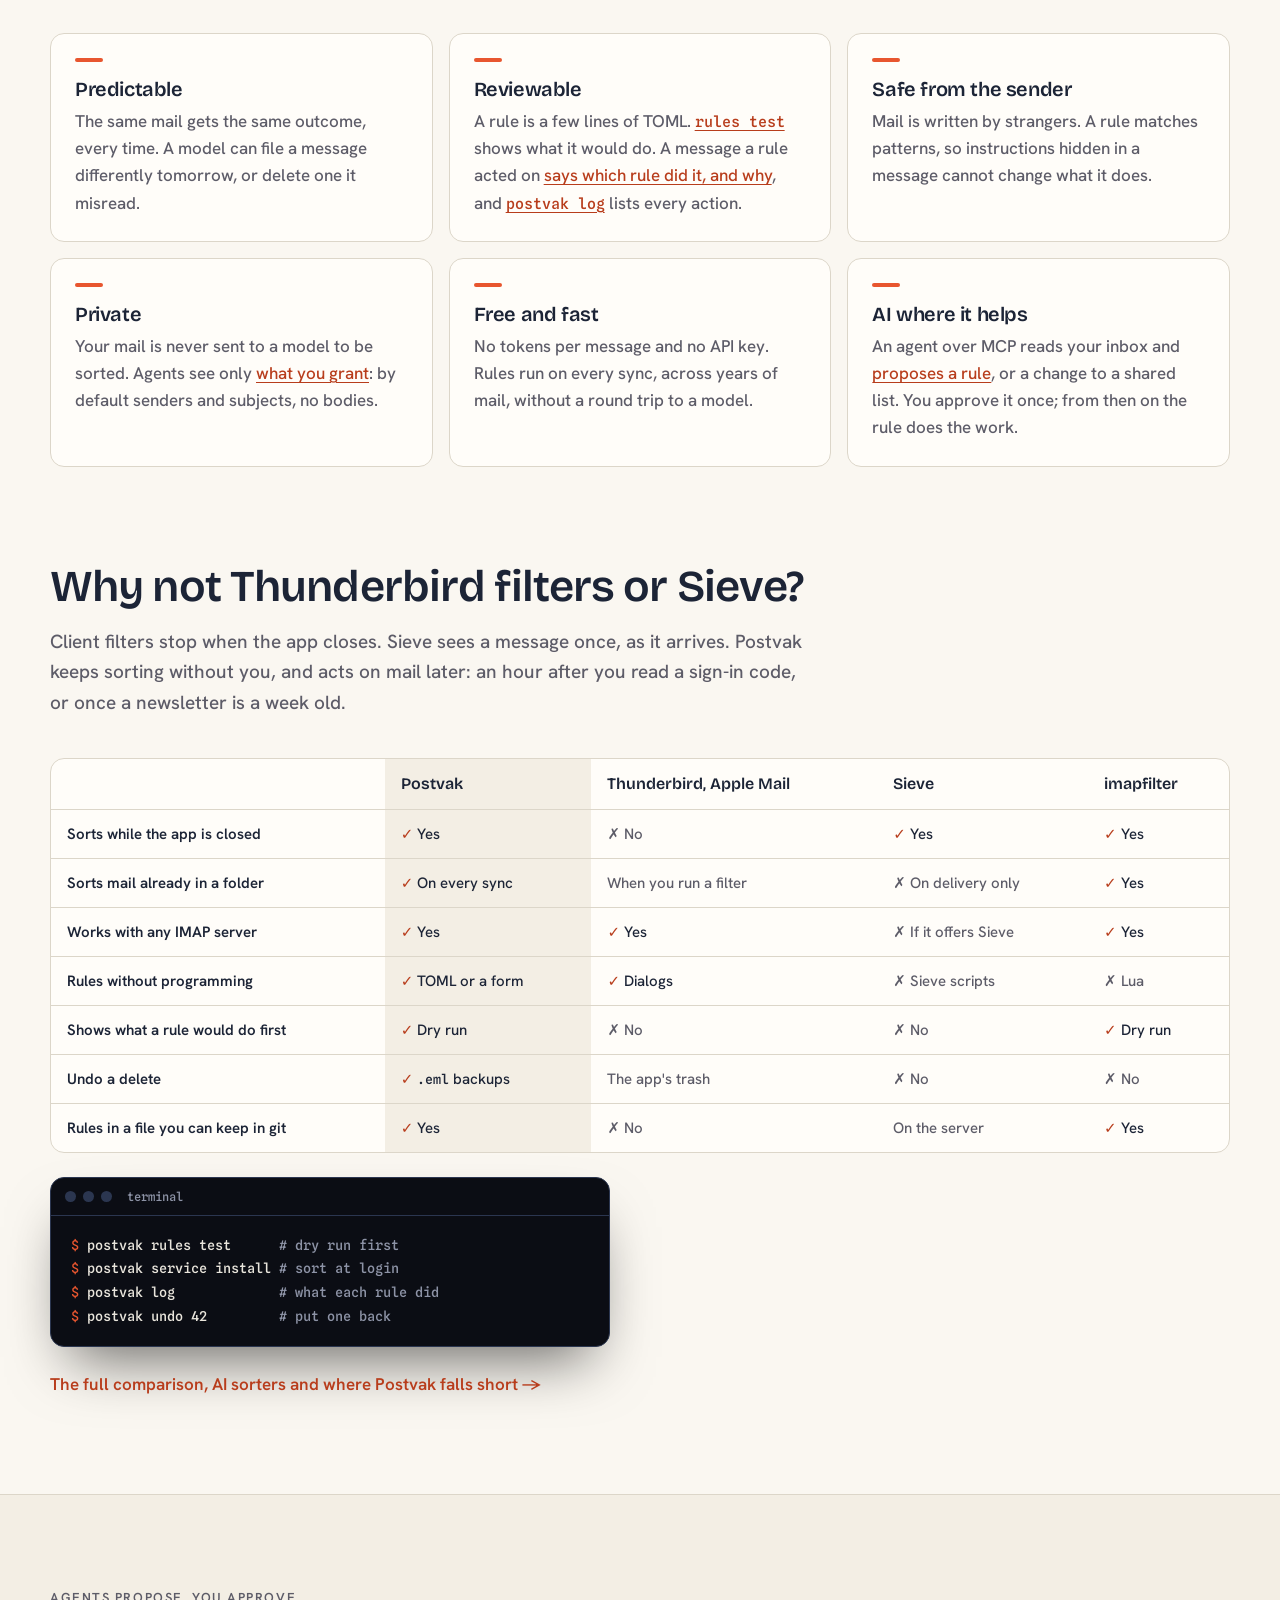
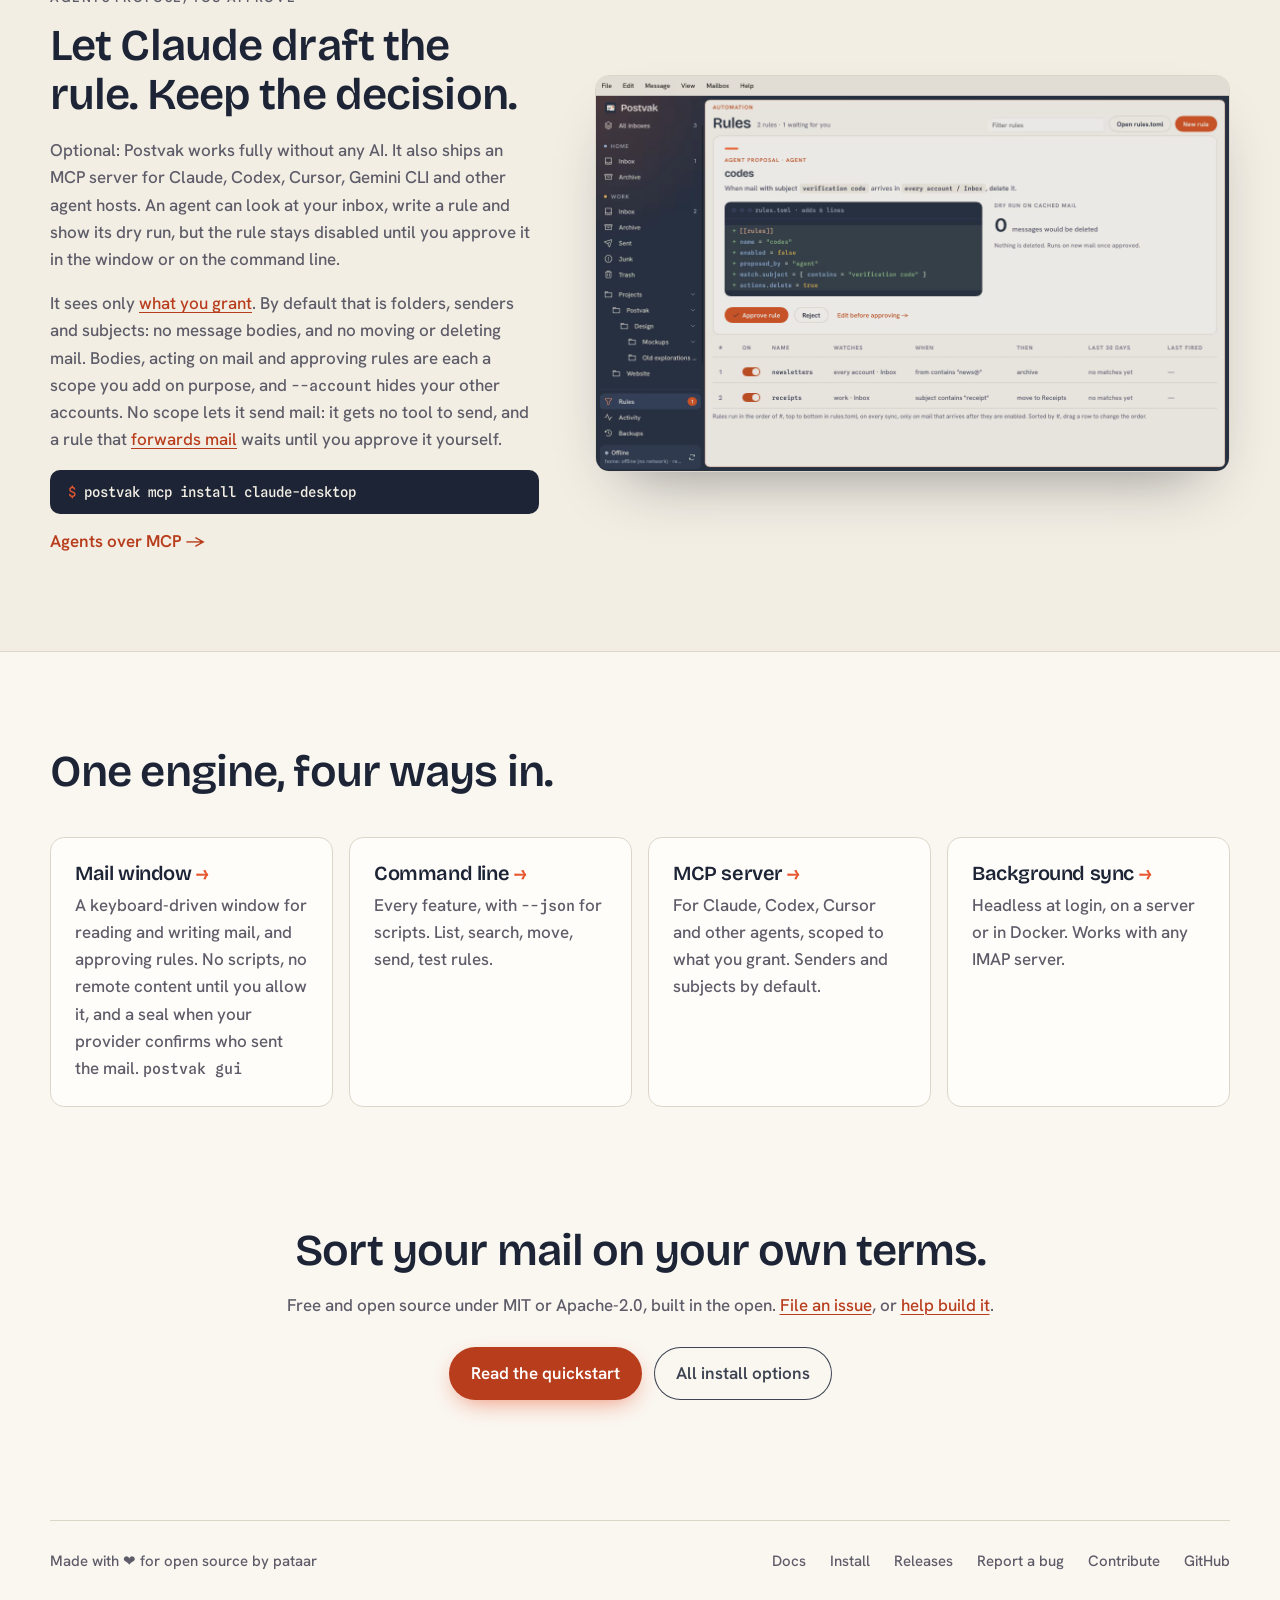
==== commit 2b11731a: "docs: sync landing page with postvak 41da126" ====
--- a/index.html
+++ b/index.html
@@ -63,13 +63,13 @@
 
       <div class="install" data-tabs>
         <div class="tabs" role="tablist" aria-label="Install with">
-          <button type="button" role="tab" id="tab-homebrew" aria-selected="true" aria-controls="install-cmd" tabindex="0" data-cmd="brew install postvak-app/tap/postvak">Homebrew</button>
+          <button type="button" role="tab" id="tab-homebrew" aria-selected="true" aria-controls="install-cmd" tabindex="0" data-cmd="brew install --cask postvak-app/tap/postvak">Homebrew</button>
           <button type="button" role="tab" id="tab-flatpak" aria-selected="false" aria-controls="install-cmd" tabindex="-1" data-cmd="flatpak install --user https://postvak.pataar.nl/flatpak/postvak.flatpakref">Flatpak</button>
           <button type="button" role="tab" id="tab-cargo" aria-selected="false" aria-controls="install-cmd" tabindex="-1" data-cmd="cargo install postvak">Cargo</button>
           <button type="button" role="tab" id="tab-docker" aria-selected="false" aria-controls="install-cmd" tabindex="-1" data-cmd="docker pull ghcr.io/postvak-app/postvak">Docker</button>
         </div>
         <div class="cmd" id="install-cmd" role="tabpanel" aria-labelledby="tab-homebrew">
-          <code data-out tabindex="0">$ brew install postvak-app/tap/postvak</code>
+          <code data-out tabindex="0">$ brew install --cask postvak-app/tap/postvak</code>
           <button class="copy" type="button" aria-label="Copy command">Copy</button>
           <span class="visually-hidden" role="status" data-status></span>
         </div>
@@ -184,7 +184,7 @@
 <section class="surfaces wrap">
   <h2>One engine, four ways in.</h2>
   <div class="grid four">
-    <a href="/docs/gui.html"><h3>Mail window</h3><p>A keyboard-driven window for reading and writing mail, and approving rules. No scripts, and no remote content until you allow it. <code>postvak gui</code></p></a>
+    <a href="/docs/gui.html"><h3>Mail window</h3><p>A keyboard-driven window for reading and writing mail, and approving rules. No scripts, no remote content until you allow it, and a seal when your provider confirms who sent the mail. <code>postvak gui</code></p></a>
     <a href="/docs/cli.html"><h3>Command line</h3><p>Every feature, with <code>--json</code> for scripts. List, search, move, send, test rules.</p></a>
     <a href="/docs/mcp.html"><h3>MCP server</h3><p>For Claude, Codex, Cursor and other agents, scoped to what you grant. Senders and subjects by default.</p></a>
     <a href="/docs/daemon.html"><h3>Background sync</h3><p>Headless at login, on a server or in Docker. Works with any IMAP server.</p></a>
